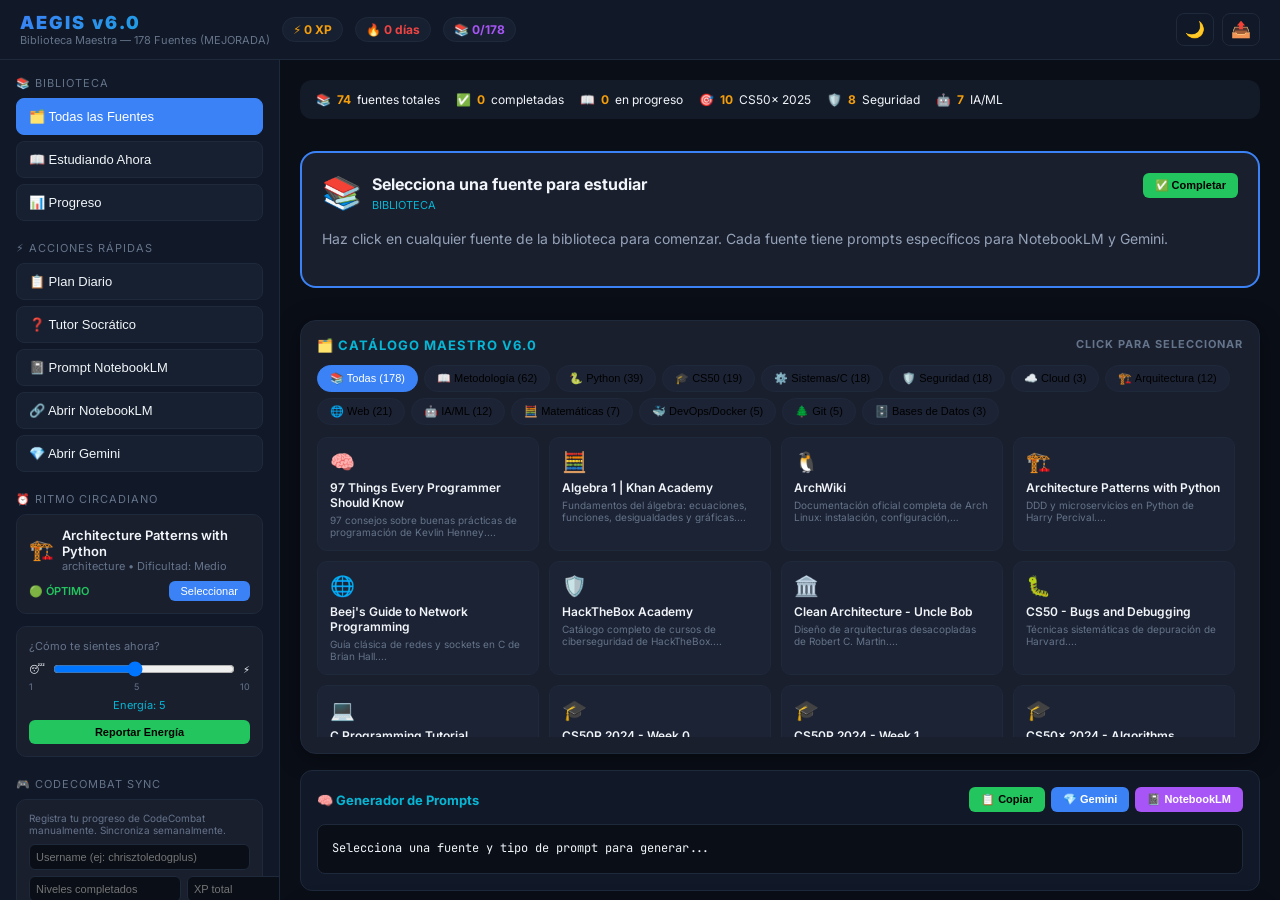
==== aegis/v6-BETTER/aegis-v6-BIBLIOTECA.html @ 2fe43d4c "AEGIS v6.0 completo - v6 modular + v6-BETTER + docs + 178 fuentes" ====
<!DOCTYPE html>
<html lang="es" data-theme="dark">
<head>
<meta charset="UTF-8">
<meta name="viewport" content="width=device-width,initial-scale=1.0">
<title>AEGIS v6.0 — Biblioteca de 178 Fuentes (MEJORADA)</title>
<link rel="preconnect" href="https://fonts.googleapis.com">
<link href="https://fonts.googleapis.com/css2?family=Inter:wght@400;500;600;700;800;900&family=JetBrains+Mono:wght@400;600&display=swap" rel="stylesheet">
<style>
*,*::before,*::after{box-sizing:border-box;margin:0;padding:0}
:root{--font-sans:'Inter',system-ui,-apple-system,sans-serif;--font-mono:'JetBrains Mono',monospace}
[data-theme="dark"]{--bg-primary:#0a0e17;--bg-secondary:#111827;--bg-card:#1a1f2e;--bg-card-hover:#252b3b;--text-primary:#f1f5f9;--text-secondary:#94a3b8;--text-muted:#64748b;--accent-blue:#3b82f6;--accent-green:#22c55e;--accent-gold:#f59e0b;--accent-red:#ef4444;--accent-purple:#a855f7;--accent-cyan:#06b6d4;--accent-pink:#ec4899;--border:#1e293b;--glass:rgba(30,41,59,0.5);--shadow:0 4px 24px rgba(0,0,0,0.4);}
html,body{height:100%;overflow:hidden}
body{font-family:var(--font-sans);background:var(--bg-primary);color:var(--text-primary);display:flex;flex-direction:column;}

/* HEADER */
.header{display:flex;align-items:center;justify-content:space-between;padding:12px 20px;background:var(--bg-secondary);border-bottom:1px solid var(--border);flex-shrink:0;}
.header-left{display:flex;align-items:center;gap:12px}
.logo{font-size:18px;font-weight:900;letter-spacing:2px;background:linear-gradient(135deg,var(--accent-blue),var(--accent-cyan));-webkit-background-clip:text;-webkit-text-fill-color:transparent;background-clip:text;}
.logo-sub{font-size:11px;color:var(--text-muted);}
.badge{display:inline-flex;align-items:center;gap:4px;padding:4px 10px;border-radius:20px;font-size:12px;font-weight:700;background:var(--glass);border:1px solid var(--border);}
.badge-xp{color:var(--accent-gold)}.badge-streak{color:var(--accent-red)}.badge-sources{color:var(--accent-purple);}
.icon-btn{background:none;border:1px solid var(--border);border-radius:8px;color:var(--text-secondary);cursor:pointer;padding:6px 8px;font-size:16px;}

/* LAYOUT */
.main-layout{display:flex;flex:1;overflow:hidden;}
.sidebar{width:280px;background:var(--bg-secondary);border-right:1px solid var(--border);padding:16px;overflow-y:auto;flex-shrink:0;}
.content-area{flex:1;padding:20px;overflow-y:auto;display:flex;flex-direction:column;gap:16px;}
.content-grid{display:grid;grid-template-columns:repeat(auto-fit,minmax(350px,1fr));gap:16px;}

/* NAV */
.nav-section{margin-bottom:20px;}
.nav-title{font-size:11px;color:var(--text-muted);text-transform:uppercase;letter-spacing:1px;margin-bottom:8px;}
.nav-btn{display:block;width:100%;text-align:left;padding:10px 12px;margin-bottom:6px;background:var(--glass);border:1px solid var(--border);border-radius:8px;color:var(--text-primary);font-size:13px;cursor:pointer;transition:all 0.2s;}
.nav-btn:hover{border-color:var(--accent-blue);}
.nav-btn.active{background:var(--accent-blue);border-color:var(--accent-blue);color:white;}

/* WIDGETS */
.widget{background:var(--bg-card);border:1px solid var(--border);border-radius:16px;padding:16px;box-shadow:var(--shadow);}
.widget-title{font-size:13px;font-weight:700;color:var(--accent-cyan);text-transform:uppercase;letter-spacing:1px;margin-bottom:12px;display:flex;justify-content:space-between;}

/* SOURCE GRID */
.source-grid{display:grid;grid-template-columns:repeat(auto-fill,minmax(200px,1fr));gap:10px;max-height:300px;overflow-y:auto;padding-right:8px;}
.source-card{background:var(--glass);border:1px solid var(--border);border-radius:10px;padding:12px;cursor:pointer;transition:all 0.2s;font-size:12px;}
.source-card:hover{border-color:var(--accent-blue);background:var(--bg-card-hover);}
.source-card.active{border-color:var(--accent-green);background:rgba(34,197,94,0.1);}
.source-card.completed{border-color:var(--accent-gold);opacity:0.7;}
.source-card .source-icon{font-size:20px;margin-bottom:6px;}
.source-card .source-name{font-weight:600;margin-bottom:4px;display:-webkit-box;-webkit-line-clamp:2;line-clamp:2;-webkit-box-orient:vertical;overflow:hidden;}
.source-card .source-desc{font-size:10px;color:var(--text-muted);display:-webkit-box;-webkit-line-clamp:2;line-clamp:2;-webkit-box-orient:vertical;overflow:hidden;}
.source-card .source-progress{height:3px;background:var(--border);border-radius:2px;margin-top:8px;overflow:hidden;}
.source-card .source-progress-fill{height:100%;background:var(--accent-green);width:0%;transition:width 0.3s;}

/* CATEGORY TABS */
.cat-tabs{display:flex;gap:6px;flex-wrap:wrap;margin-bottom:12px;}
.cat-tab{padding:6px 12px;border-radius:20px;border:1px solid var(--border);background:var(--glass);font-size:11px;cursor:pointer;transition:all 0.2s;}
.cat-tab:hover{border-color:var(--accent-blue);}
.cat-tab.active{background:var(--accent-blue);color:white;border-color:var(--accent-blue);}

/* CURRENT STUDY */
.study-card{background:linear-gradient(135deg,var(--bg-card),#1a1f2e);border:2px solid var(--accent-blue);border-radius:16px;padding:20px;margin-bottom:16px;}
.study-header{display:flex;justify-content:space-between;align-items:flex-start;margin-bottom:16px;}
.study-source{display:flex;align-items:center;gap:10px;}
.study-icon{font-size:32px;}
.study-meta{flex:1;}
.study-name{font-size:16px;font-weight:700;margin-bottom:4px;}
.study-category{font-size:11px;color:var(--accent-cyan);text-transform:uppercase;}
.study-actions{display:flex;gap:8px;}
.study-desc{color:var(--text-secondary);font-size:14px;line-height:1.6;margin-bottom:16px;}
.study-tactical{background:rgba(6,182,212,0.1);border-left:3px solid var(--accent-cyan);padding:12px;border-radius:0 8px 8px 0;margin-bottom:16px;}
.study-tactical-label{font-size:10px;color:var(--accent-cyan);text-transform:uppercase;letter-spacing:1px;margin-bottom:4px;}
.study-tactical-text{font-size:13px;color:var(--text-primary);}

/* ACTION BUTTONS */
.action-grid{display:grid;grid-template-columns:repeat(auto-fit,minmax(140px,1fr));gap:10px;}
.action-btn{display:flex;align-items:center;gap:8px;padding:12px;background:var(--glass);border:1px solid var(--border);border-radius:10px;color:var(--text-primary);font-size:12px;cursor:pointer;transition:all 0.2s;text-decoration:none;}
.action-btn:hover{border-color:var(--accent-blue);background:var(--bg-secondary);}
.action-btn.primary{background:var(--accent-blue);border-color:var(--accent-blue);color:white;}
.action-btn span{font-size:16px;}
.action-btn small{display:block;font-size:9px;opacity:0.8;}

/* PROMPT AREA */
.prompt-area{background:var(--bg-secondary);border:1px solid var(--border);border-radius:12px;padding:16px;}
.prompt-header{display:flex;justify-content:space-between;align-items:center;margin-bottom:12px;flex-wrap:wrap;gap:8px;}
.prompt-title{font-size:13px;font-weight:700;color:var(--accent-cyan);}
.prompt-controls{display:flex;gap:6px;flex-wrap:wrap;}
.btn-sm{padding:6px 12px;font-size:11px;border-radius:6px;border:none;cursor:pointer;font-weight:600;}
.btn-copy{background:var(--accent-green);color:#000;}
.btn-gemini{background:var(--accent-blue);color:white;}
.btn-nlm{background:var(--accent-purple);color:white;}
.prompt-text{background:var(--bg-primary);border:1px solid var(--border);border-radius:8px;padding:14px;font-family:var(--font-mono);font-size:12px;line-height:1.6;max-height:250px;overflow-y:auto;white-space:pre-wrap;}

/* STATS BAR */
.stats-bar{display:flex;gap:16px;padding:12px 16px;background:var(--glass);border-radius:12px;margin-bottom:16px;flex-wrap:wrap;}
.stat-item{display:flex;align-items:center;gap:6px;font-size:12px;}
.stat-value{font-weight:700;color:var(--accent-gold);}

/* SCROLLBAR */
::-webkit-scrollbar{width:6px;height:6px;}
::-webkit-scrollbar-track{background:var(--bg-secondary);}
::-webkit-scrollbar-thumb{background:var(--border);border-radius:3px;}
::-webkit-scrollbar-thumb:hover{background:var(--text-muted);}

/* MISSIONS */
.missions-grid{display:grid;grid-template-columns:1fr 1fr;gap:10px;}
.mission-card{background:var(--glass);border:2px solid var(--border);border-radius:12px;padding:14px;cursor:pointer;transition:all 0.3s;position:relative;}
.mission-card:hover{border-color:var(--accent-blue);}
.mission-card.active{border-color:var(--accent-green);animation:missionPulse 2s infinite;}
@keyframes missionPulse{0%,100%{box-shadow:0 0 0 0 rgba(34,197,94,0.4);}50%{box-shadow:0 0 20px 5px rgba(34,197,94,0.2);}}
.mission-icon{font-size:24px;margin-bottom:6px;}
.mission-title{font-size:12px;font-weight:600;}
.mission-time{font-size:10px;color:var(--text-muted);}
.mission-reward{position:absolute;top:8px;right:8px;font-size:10px;color:var(--accent-gold);font-weight:700;}
.progress-bar{position:absolute;bottom:0;left:0;right:0;height:3px;background:var(--border);}
.progress-fill{height:100%;width:0%;background:var(--accent-green);transition:width 0.5s linear;}

/* AUDIO */
.music-presets{display:grid;grid-template-columns:1fr 1fr;gap:8px;}
.preset-btn{background:var(--glass);border:1px solid var(--border);border-radius:10px;padding:10px;cursor:pointer;transition:all 0.2s;text-align:left;font-size:12px;}
.preset-btn:hover{border-color:var(--accent-blue);}
.preset-btn.active{background:var(--accent-blue);border-color:var(--accent-blue);color:white;}
.preset-btn small{display:block;font-size:9px;opacity:0.8;margin-top:3px;}

/* POPUP */
.dopamine-hit{position:fixed;top:50%;left:50%;transform:translate(-50%,-50%);font-size:48px;font-weight:700;color:var(--accent-gold);text-shadow:0 0 30px rgba(245,158,11,0.8);z-index:10000;animation:dopamineFloat 1.5s ease-out forwards;pointer-events:none;text-align:center;}
@keyframes dopamineFloat{0%{transform:translate(-50%,-50%) scale(0.5);opacity:0;}20%{transform:translate(-50%,-60%) scale(1.2);opacity:1;}100%{transform:translate(-50%,-100%) scale(1);opacity:0;}}

@media(max-width:1024px){.sidebar{width:240px;}.source-grid{grid-template-columns:repeat(auto-fill,minmax(160px,1fr));}}
@media(max-width:768px){.sidebar{display:none;}.content-grid{grid-template-columns:1fr;}}
</style>
</head>
<body>

<header class="header">
  <div class="header-left">
    <div>
      <div class="logo">AEGIS v6.0</div>
      <div class="logo-sub">Biblioteca Maestra — 178 Fuentes (MEJORADA)</div>
    </div>
    <span class="badge badge-xp" id="badge-xp">⚡ 0 XP</span>
    <span class="badge badge-streak" id="badge-streak">🔥 0 días</span>
    <span class="badge badge-sources" id="badge-sources">📚 0/178</span>
  </div>
  <div style="display:flex;gap:8px;">
    <button class="icon-btn" onclick="toggleTheme()">🌙</button>
    <button class="icon-btn" onclick="exportData()">📤</button>
  </div>
</header>

<div class="main-layout">
  <aside class="sidebar">
    <div class="nav-section">
      <div class="nav-title">📚 Biblioteca</div>
      <button class="nav-btn active" onclick="showView('library')">🗂️ Todas las Fuentes</button>
      <button class="nav-btn" onclick="showView('current')">📖 Estudiando Ahora</button>
      <button class="nav-btn" onclick="showView('progress')">📊 Progreso</button>
    </div>
    
    <div class="nav-section">
      <div class="nav-title">⚡ Acciones Rápidas</div>
      <button class="nav-btn" onclick="generatePrompt('plan')">📋 Plan Diario</button>
      <button class="nav-btn" onclick="generatePrompt('socratic')">❓ Tutor Socrático</button>
      <button class="nav-btn" onclick="generatePrompt('notebooklm')">📓 Prompt NotebookLM</button>
      <button class="nav-btn" onclick="openNotebookLMFromSidebar()">🔗 Abrir NotebookLM</button>
      <button class="nav-btn" onclick="openGeminiFromSidebar()">💎 Abrir Gemini</button>
    </div>
    
    <!-- FASE 1: Ritmo Circadiano Adaptativo -->
    <div class="nav-section">
      <div class="nav-title">⏰ Ritmo Circadiano</div>
      <div id="circadianWidget" style="background:var(--bg-card);border:1px solid var(--border);border-radius:10px;padding:12px;margin-bottom:12px;">
        <p style="color:var(--text-muted);font-size:12px;">Cargando sugerencia...</p>
      </div>
      <div style="background:var(--bg-card);border:1px solid var(--border);border-radius:10px;padding:12px;">
        <div style="font-size:11px;color:var(--text-muted);margin-bottom:8px;">¿Cómo te sientes ahora?</div>
        <div style="display:flex;align-items:center;gap:8px;">
          <span style="font-size:10px;">😴</span>
          <input type="range" id="energySlider" min="1" max="10" value="5" style="flex:1;" onchange="updateEnergyPreview(this.value)">
          <span style="font-size:10px;">⚡</span>
        </div>
        <div style="display:flex;justify-content:space-between;font-size:9px;color:var(--text-muted);margin-top:4px;">
          <span>1</span><span>5</span><span>10</span>
        </div>
        <div id="energyPreview" style="font-size:11px;color:var(--accent-cyan);margin-top:6px;text-align:center;">Energía: 5</div>
        <button onclick="submitEnergyReport()" style="width:100%;margin-top:8px;padding:6px 12px;font-size:11px;background:var(--accent-green);border:none;border-radius:6px;color:#000;cursor:pointer;font-weight:600;">Reportar Energía</button>
      </div>
    </div>
    
    <!-- FEATURE: CodeCombat Sync -->
    <div class="nav-section">
      <div class="nav-title">🎮 CodeCombat Sync</div>
      <div style="background:var(--bg-card);border:1px solid var(--border);border-radius:10px;padding:12px;">
        <div style="font-size:10px;color:var(--text-muted);margin-bottom:8px;">
          Registra tu progreso de CodeCombat manualmente. Sincroniza semanalmente.
        </div>
        
        <input type="text" id="ccUsername" placeholder="Username (ej: chrisztoledogplus)" style="width:100%;margin-bottom:6px;padding:6px;background:var(--bg-primary);border:1px solid var(--border);border-radius:6px;color:var(--text-primary);font-size:11px;">
        
        <div style="display:grid;grid-template-columns:1fr 1fr;gap:6px;margin-bottom:6px;">
          <input type="number" id="ccLevels" placeholder="Niveles completados" min="0" style="padding:6px;background:var(--bg-primary);border:1px solid var(--border);border-radius:6px;color:var(--text-primary);font-size:11px;">
          <input type="number" id="ccXP" placeholder="XP total" min="0" style="padding:6px;background:var(--bg-primary);border:1px solid var(--border);border-radius:6px;color:var(--text-primary);font-size:11px;">
        </div>
        
        <input type="text" id="ccConcepts" placeholder="Conceptos aprendidos (ej: variables, loops, functions)" style="width:100%;margin-bottom:8px;padding:6px;background:var(--bg-primary);border:1px solid var(--border);border-radius:6px;color:var(--text-primary);font-size:11px;">
        
        <button onclick="syncCodeCombatSimple()" style="width:100%;padding:8px;font-size:11px;background:var(--accent-green);border:none;border-radius:6px;color:#000;cursor:pointer;font-weight:600;">💾 Guardar Progreso</button>
        
        <div id="ccStats" style="margin-top:10px;">
          <div style="color:var(--text-muted);font-size:10px;text-align:center;">Ingresa tus datos para ver stats</div>
        </div>
        
        <div style="margin-top:8px;padding:8px;background:rgba(59,130,246,0.1);border-radius:6px;font-size:9px;color:var(--text-secondary);">
          💡 <strong>Tip:</strong> Abre tu <a href="https://codecombat.com/user/chrisztoledogplus" target="_blank" style="color:var(--accent-cyan);">perfil</a> y copia los números manualmente
        </div>
        
        <button onclick="openCodeEvaluator()" style="width:100%;margin-top:8px;padding:8px;font-size:11px;background:var(--accent-purple);border:none;border-radius:6px;color:white;cursor:pointer;font-weight:600;">🧠 Evaluar mi Código</button>
      </div>
    </div>
    
    <!-- FEATURE: Biohacking Lab -->
    <div class="nav-section">
      <div class="nav-title">🧬 Biohacking Lab</div>
      
      <!-- Cronotipo -->
      <div style="background:var(--bg-card);border:1px solid var(--border);border-radius:10px;padding:12px;margin-bottom:10px;">
        <div style="font-size:12px;font-weight:600;color:var(--accent-cyan);margin-bottom:6px;">🧭 Tu Cronotipo</div>
        <div id="chronotypeResult" style="font-size:10px;color:var(--text-secondary);margin-bottom:6px;">
          No determinado. Haz el assessment para optimizar tu ritmo.
        </div>
        <button onclick="openChronotypeModal()" style="width:100%;padding:6px;font-size:11px;background:var(--accent-blue);border:none;border-radius:6px;color:white;cursor:pointer;">📝 Assessment (3 min)</button>
      </div>
      
      <!-- Timer Ultradiano -->
      <div style="background:var(--bg-card);border:1px solid var(--border);border-radius:10px;padding:12px;margin-bottom:10px;">
        <div style="font-size:12px;font-weight:600;color:var(--accent-cyan);margin-bottom:6px;">⏱️ Ciclo Ultradiano</div>
        <div style="font-size:9px;color:var(--text-muted);margin-bottom:6px;">Kleitman BRAC: 90 min foco / 20 min break</div>
        <div id="ultradianTimer" style="font-size:28px;font-weight:700;color:var(--accent-gold);text-align:center;font-family:var(--font-mono);margin:8px 0;">90:00</div>
        <div id="ultradianStatus" style="font-size:10px;color:var(--text-muted);text-align:center;margin-bottom:8px;">Listo para sesión de 90 min</div>
        <div style="display:flex;gap:6px;">
          <button onclick="startUltradianCycle()" style="flex:1;padding:6px;font-size:11px;background:var(--accent-green);border:none;border-radius:6px;color:#000;cursor:pointer;font-weight:600;">▶️ Iniciar</button>
          <button onclick="pauseUltradianCycle()" style="flex:1;padding:6px;font-size:11px;background:var(--accent-gold);border:none;border-radius:6px;color:#000;cursor:pointer;">⏸️ Pausa</button>
        </div>
      </div>
      
      <!-- Suplementos -->
      <div style="background:var(--bg-card);border:1px solid var(--border);border-radius:10px;padding:12px;">
        <div style="font-size:12px;font-weight:600;color:var(--accent-cyan);margin-bottom:6px;">💊 Stack de Hoy</div>
        <div style="font-size:10px;color:var(--text-secondary);margin-bottom:6px;">
          <label style="display:flex;align-items:center;gap:4px;margin-bottom:3px;"><input type="checkbox" onchange="logSupplement('caffeine', this.checked)"> ☕ Cafeína 100mg</label>
          <label style="display:flex;align-items:center;gap:4px;margin-bottom:3px;"><input type="checkbox" onchange="logSupplement('lTheanine', this.checked)"> 🍵 L-Teanina 200mg</label>
          <label style="display:flex;align-items:center;gap:4px;margin-bottom:3px;"><input type="checkbox" onchange="logSupplement('creatine', this.checked)"> ⚡ Creatina 5g</label>
          <label style="display:flex;align-items:center;gap:4px;"><input type="checkbox" onchange="logSupplement('magnesium', this.checked)"> 🧪 Magnesio 2g</label>
        </div>
        <div id="caffeineWarning" style="display:none;font-size:9px;color:var(--accent-red);background:rgba(239,68,68,0.1);padding:6px;border-radius:6px;margin-top:6px;">
          ⚠️ Pasadas las 2:00 PM. Cafeína afectará sueño.
        </div>
      </div>
    </div>
    
    <!-- FEATURE: Música para Flujo -->
    <div class="nav-section">
      <div class="nav-title">🎵 Música para Flujo</div>
      
      <div style="background:var(--bg-card);border:1px solid var(--border);border-radius:10px;padding:12px;">
        <div style="font-size:10px;color:var(--text-muted);margin-bottom:10px;text-align:center;">
          🍎 Apple Music para audio · 📺 YouTube para video
        </div>
        
        <!-- Protocolos Apple Music -->
        <button onclick="startMusicProtocol('deepFocus')" style="width:100%;margin-bottom:6px;padding:8px;font-size:11px;background:linear-gradient(135deg,var(--accent-blue),var(--accent-purple));border:none;border-radius:6px;color:white;cursor:pointer;text-align:left;display:flex;align-items:center;gap:6px;">
          <span>🎯</span><div style="flex:1;"><div style="font-weight:600;">Deep Focus <span style="font-size:9px;opacity:0.8;">🍎</span></div><div style="font-size:8px;opacity:0.9;">40Hz Gamma · Memoria de trabajo</div></div>
        </button>
        
        <button onclick="startMusicProtocol('creativeFlow')" style="width:100%;margin-bottom:6px;padding:8px;font-size:11px;background:var(--bg-secondary);border:1px solid var(--border);border-radius:6px;color:var(--text-primary);cursor:pointer;text-align:left;display:flex;align-items:center;gap:6px;">
          <span>🌊</span><div style="flex:1;"><div style="font-weight:600;">Creative Flow <span style="font-size:9px;color:var(--text-muted);">🍎</span></div><div style="font-size:8px;color:var(--text-muted);">10Hz Alpha · Creatividad</div></div>
        </button>
        
        <button onclick="startMusicProtocol('learningMode')" style="width:100%;margin-bottom:6px;padding:8px;font-size:11px;background:var(--bg-secondary);border:1px solid var(--border);border-radius:6px;color:var(--text-primary);cursor:pointer;text-align:left;display:flex;align-items:center;gap:6px;">
          <span>📚</span><div style="flex:1;"><div style="font-weight:600;">Learning Mode <span style="font-size:9px;color:var(--text-muted);">🍎</span></div><div style="font-size:8px;color:var(--text-muted);">12-15Hz SMR · Retención</div></div>
        </button>
        
        <button onclick="startMusicProtocol('relaxationBreak')" style="width:100%;margin-bottom:6px;padding:8px;font-size:11px;background:var(--bg-secondary);border:1px solid var(--border);border-radius:6px;color:var(--text-primary);cursor:pointer;text-align:left;display:flex;align-items:center;gap:6px;">
          <span>☕</span><div style="flex:1;"><div style="font-weight:600;">Break & Recharge <span style="font-size:9px;color:var(--text-muted);">🍎</span></div><div style="font-size:8px;color:var(--text-muted);">6Hz Theta · Recuperación</div></div>
        </button>
        
        <!-- Film Scores - YouTube Video -->
        <button onclick="startMusicProtocol('filmScores')" style="width:100%;margin-bottom:6px;padding:8px;font-size:11px;background:var(--bg-secondary);border:1px solid var(--border);border-radius:6px;color:var(--text-primary);cursor:pointer;text-align:left;display:flex;align-items:center;gap:6px;">
          <span>🎬</span><div style="flex:1;"><div style="font-weight:600;">Epic Coding <span style="font-size:9px;color:var(--accent-red);">📺</span></div><div style="font-size:8px;color:var(--text-muted);">Film Scores Playlist · Video</div></div>
        </button>
        
        <div style="margin-top:10px;padding:8px;background:rgba(59,130,246,0.1);border-radius:6px;">
          <label style="display:flex;align-items:center;gap:6px;font-size:10px;color:var(--text-secondary);">
            <input type="checkbox" id="musicAutosync" onchange="toggleMusicAutosync(this.checked)" checked>
            🧠 Auto-sync con ciclos de estudio
          </label>
        </div>
      </div>
    </div>
  </aside>

  <main class="content-area">
    <!-- STATS BAR -->
    <div class="stats-bar">
      <div class="stat-item">📚 <span class="stat-value" id="stat-total">74</span> fuentes totales</div>
      <div class="stat-item">✅ <span class="stat-value" id="stat-completed">0</span> completadas</div>
      <div class="stat-item">📖 <span class="stat-value" id="stat-active">0</span> en progreso</div>
      <div class="stat-item">🎯 <span class="stat-value" id="stat-cs50">10</span> CS50x 2025</div>
      <div class="stat-item">🛡️ <span class="stat-value" id="stat-security">8</span> Seguridad</div>
      <div class="stat-item">🤖 <span class="stat-value" id="stat-ai">7</span> IA/ML</div>
    </div>

    <!-- CURRENT SOURCE STUDY -->
    <div class="study-card" id="currentStudy">
      <div class="study-header">
        <div class="study-source">
          <div class="study-icon" id="studyIcon">📚</div>
          <div class="study-meta">
            <div class="study-name" id="studyName">Selecciona una fuente para estudiar</div>
            <div class="study-category" id="studyCategory">BIBLIOTECA</div>
          </div>
        </div>
        <div class="study-actions">
          <button class="btn-sm btn-copy" onclick="markCompleted()">✅ Completar</button>
        </div>
      </div>
      <div class="study-desc" id="studyDesc">
        Haz click en cualquier fuente de la biblioteca para comenzar. Cada fuente tiene prompts específicos para NotebookLM y Gemini.
      </div>
      <div class="study-tactical" id="studyTactical" style="display:none;">
        <div class="study-tactical-label">🎯 Utilidad Táctica</div>
        <div class="study-tactical-text" id="studyTacticalText"></div>
      </div>
      <div class="action-grid" id="studyActions" style="display:none;">
        <button class="action-btn primary" onclick="openSource()">
          <span>🌐</span><div><strong>Abrir Fuente</strong><small>URL original</small></div>
        </button>
        <button class="action-btn" onclick="generatePrompt('audioclase')">
          <span>🎧</span><div><strong>Clase Audio</strong><small>Del día, con analogías</small></div>
        </button>
        <button class="action-btn" onclick="generatePrompt('notebooklm')">
          <span>📓</span><div><strong>Prompt NotebookLM</strong><small>Podcast/quiz</small></div>
        </button>
        <button class="action-btn" onclick="generatePrompt('socratic')">
          <span>❓</span><div><strong>Tutor Socrático</strong><small>Preguntas guía</small></div>
        </button>
        <button class="action-btn" onclick="generatePrompt('summary')">
          <span>📝</span><div><strong>Resumen Ejecutivo</strong><small>Puntos clave</small></div>
        </button>
        <button class="action-btn" onclick="generatePrompt('master_nlm')" style="background:linear-gradient(135deg,var(--accent-purple),var(--accent-pink));border-color:var(--accent-purple);">
          <span>🎙️</span><div><strong>MASTER AudioClase</strong><small>Usando las 74 fuentes</small></div>
        </button>
      </div>
    </div>

    <!-- SOURCE LIBRARY -->
    <div class="widget" id="libraryWidget">
      <div class="widget-title">
        🗂️ Catálogo Maestro V6.0
        <span style="font-size:11px;color:var(--text-muted);">Click para seleccionar</span>
      </div>
      <div class="cat-tabs" id="categoryTabs">
        <button class="cat-tab active" data-category="all" onclick="filterCategory('all')">📚 Todas (178)</button>
        <button class="cat-tab" data-category="methodology" onclick="filterCategory('methodology')">📖 Metodología (62)</button>
        <button class="cat-tab" data-category="python" onclick="filterCategory('python')">🐍 Python (39)</button>
        <button class="cat-tab" data-category="cs50" onclick="filterCategory('cs50')">🎓 CS50 (19)</button>
        <button class="cat-tab" data-category="systems" onclick="filterCategory('systems')">⚙️ Sistemas/C (18)</button>
        <button class="cat-tab" data-category="security" onclick="filterCategory('security')">🛡️ Seguridad (18)</button>
        <button class="cat-tab" data-category="cloud" onclick="filterCategory('cloud')">☁️ Cloud (3)</button>
        <button class="cat-tab" data-category="architecture" onclick="filterCategory('architecture')">🏗️ Arquitectura (12)</button>
        <button class="cat-tab" data-category="web" onclick="filterCategory('web')">🌐 Web (21)</button>
        <button class="cat-tab" data-category="ai" onclick="filterCategory('ai')">🤖 IA/ML (12)</button>
        <button class="cat-tab" data-category="math" onclick="filterCategory('math')">🧮 Matemáticas (7)</button>
        <button class="cat-tab" data-category="devops" onclick="filterCategory('devops')">🐳 DevOps/Docker (5)</button>
        <button class="cat-tab" data-category="git" onclick="filterCategory('git')">🌲 Git (5)</button>
        <button class="cat-tab" data-category="database" onclick="filterCategory('database')">🗄️ Bases de Datos (3)</button>
      </div>
      <div class="source-grid" id="sourceGrid"></div>
    </div>

    <!-- VIEW: ESTUDIANDO AHORA -->
    <div id="currentView" style="display:none;background:var(--bg-card);border:1px solid var(--border);border-radius:16px;padding:20px;margin-bottom:20px;">
      <div style="font-size:18px;font-weight:700;color:var(--accent-cyan);margin-bottom:16px;">📖 Estudiando Ahora</div>
      <div id="currentContent">
        <div style="text-align:center;padding:40px;color:var(--text-muted);">
          <div style="font-size:48px;margin-bottom:16px;">📚</div>
          <div style="font-size:16px;margin-bottom:8px;">No hay fuente activa</div>
          <div style="font-size:12px;">Selecciona una fuente de la biblioteca para comenzar a estudiar</div>
        </div>
      </div>
    </div>

    <!-- VIEW: PROGRESO -->
    <div id="progressView" style="display:none;background:var(--bg-card);border:1px solid var(--border);border-radius:16px;padding:20px;margin-bottom:20px;">
      <div style="font-size:18px;font-weight:700;color:var(--accent-cyan);margin-bottom:16px;">📊 Progreso del Plan de Estudios</div>
      
      <!-- Stats Cards -->
      <div style="display:grid;grid-template-columns:repeat(auto-fit,minmax(150px,1fr));gap:12px;margin-bottom:20px;">
        <div style="background:var(--bg-primary);border-radius:12px;padding:16px;text-align:center;">
          <div style="font-size:32px;font-weight:700;color:var(--accent-gold);" id="progressTotal">74</div>
          <div style="font-size:11px;color:var(--text-muted);text-transform:uppercase;">Fuentes Totales</div>
        </div>
        <div style="background:var(--bg-primary);border-radius:12px;padding:16px;text-align:center;">
          <div style="font-size:32px;font-weight:700;color:var(--accent-green);" id="progressCompleted">0</div>
          <div style="font-size:11px;color:var(--text-muted);text-transform:uppercase;">Completadas</div>
        </div>
        <div style="background:var(--bg-primary);border-radius:12px;padding:16px;text-align:center;">
          <div style="font-size:32px;font-weight:700;color:var(--accent-blue);" id="progressPercentage">0%</div>
          <div style="font-size:11px;color:var(--text-muted);text-transform:uppercase;">Progreso</div>
        </div>
        <div style="background:var(--bg-primary);border-radius:12px;padding:16px;text-align:center;">
          <div style="font-size:32px;font-weight:700;color:var(--accent-purple);" id="progressXP">0</div>
          <div style="font-size:11px;color:var(--text-muted);text-transform:uppercase;">XP Total</div>
        </div>
      </div>

      <!-- Progress Bar -->
      <div style="background:var(--bg-primary);border-radius:12px;padding:16px;margin-bottom:20px;">
        <div style="display:flex;justify-content:space-between;align-items:center;margin-bottom:12px;">
          <span style="font-size:14px;font-weight:600;">Progreso General</span>
          <span style="font-size:14px;color:var(--accent-cyan);" id="progressText">0/74 fuentes</span>
        </div>
        <div style="height:24px;background:var(--border);border-radius:12px;overflow:hidden;">
          <div id="progressBarFill" style="height:100%;width:0%;background:linear-gradient(90deg,var(--accent-green),var(--accent-cyan));border-radius:12px;transition:width 0.5s ease;"></div>
        </div>
      </div>

      <!-- Category Breakdown -->
      <div style="font-size:14px;font-weight:600;margin-bottom:12px;">Progreso por Categoría</div>
      <div id="categoryProgressGrid" style="display:grid;grid-template-columns:repeat(auto-fit,minmax(200px,1fr));gap:12px;">
        <!-- Se llena dinámicamente -->
      </div>

      <!-- Recent Completed -->
      <div style="margin-top:20px;">
        <div style="font-size:14px;font-weight:600;margin-bottom:12px;">Últimas Fuentes Completadas</div>
        <div id="recentCompletedList" style="display:flex;flex-direction:column;gap:8px;">
          <!-- Se llena dinámicamente -->
        </div>
      </div>
    </div>

    <!-- PROMPT GENERATOR -->
    <div class="prompt-area">
      <div class="prompt-header">
        <span class="prompt-title" id="promptTitle">🧠 Generador de Prompts</span>
        <div class="prompt-controls">
          <button class="btn-sm btn-copy" onclick="copyPrompt()">📋 Copiar</button>
          <button class="btn-sm btn-gemini" onclick="openGemini()">💎 Gemini</button>
          <button class="btn-sm btn-nlm" onclick="openNotebookLM()">📓 NotebookLM</button>
        </div>
      </div>
      <div class="prompt-text" id="promptOutput">Selecciona una fuente y tipo de prompt para generar...</div>
    </div>

    <!-- MICRO-MISSIONS -->
    <div class="widget">
      <div class="widget-title">⚡ Micro-Misiones — Modo ADHD</div>
      <div class="missions-grid">
        <div class="mission-card" id="mission1" onclick="startMission(1)">
          <div class="mission-icon">📖</div>
          <div class="mission-title">Lectura/Video</div>
          <div class="mission-time">25 min</div>
          <div class="mission-reward">+50 XP</div>
          <div class="progress-bar"><div class="progress-fill" id="progress1"></div></div>
        </div>
        <div class="mission-card" id="mission2" onclick="startMission(2)">
          <div class="mission-icon">💻</div>
          <div class="mission-title">Práctica/Código</div>
          <div class="mission-time">30 min</div>
          <div class="mission-reward">+75 XP</div>
          <div class="progress-bar"><div class="progress-fill" id="progress2"></div></div>
        </div>
        <div class="mission-card" id="mission3" onclick="startMission(3)">
          <div class="mission-icon">🎯</div>
          <div class="mission-title">Ejercicios/Quiz</div>
          <div class="mission-time">20 min</div>
          <div class="mission-reward">+40 XP</div>
          <div class="progress-bar"><div class="progress-fill" id="progress3"></div></div>
        </div>
        <div class="mission-card" id="mission4" onclick="startMission(4)" style="background:rgba(245,158,11,0.1);border-color:var(--accent-gold);">
          <div class="mission-icon">☕</div>
          <div class="mission-title">DESCANSO</div>
          <div class="mission-time">5 min obligatorio</div>
          <div class="mission-reward">+20 XP</div>
          <div class="progress-bar"><div class="progress-fill" id="progress4"></div></div>
        </div>
      </div>
    </div>

  </main>
</div>

<script>
// ═══════════════════════════════════════════════════════════
// BIBLIOTECA MAESTRA — 178 FUENTES DOCUMENTALES
// AEGIS v6.0 MEJORADA - Basada en v5 con correcciones de seguridad
// Actualizado: 2026-05-16
// Cambios v6: Anti-XSS hardening, IndexedDB backup, mejor manejo de errores
// ═══════════════════════════════════════════════════════════
const BIBLIOTECA = [
  { id: 1, name: "97 Things Every Programmer Should Know", category: "methodology", icon: "🧠", url: "#", desc: "97 consejos sobre buenas prácticas de programación de Kevlin Henney.", tactical: "Fomenta código limpio, refactorización y madurez profesional." },
  { id: 2, name: "Algebra 1 | Khan Academy", category: "methodology", icon: "🧮", url: "#", desc: "Fundamentos del álgebra: ecuaciones, funciones, desigualdades y gráficas.", tactical: "Base matemática esencial para algoritmos y análisis Big O." },
  { id: 3, name: "ArchWiki", category: "systems", icon: "🐧", url: "#", desc: "Documentación oficial completa de Arch Linux: instalación, configuración, mantenimiento.", tactical: "Supervivencia en terminal y administración pura de sistemas Linux." },
  { id: 4, name: "Architecture Patterns with Python", category: "architecture", icon: "🏗️", url: "#", desc: "DDD y microservicios en Python de Harry Percival.", tactical: "Base indispensable para crear APIs escalables con FastAPI en producción." },
  { id: 5, name: "Beej's Guide to Network Programming", category: "systems", icon: "🌐", url: "#", desc: "Guía clásica de redes y sockets en C de Brian Hall.", tactical: "Entender telecomunicaciones a nivel hardware y desarrollar herramientas ofensivas." },
  { id: 6, name: "HackTheBox Academy", category: "security", icon: "🛡️", url: "#", desc: "Catálogo completo de cursos de ciberseguridad de HackTheBox.", tactical: "Manual definitivo para entrenar tácticas de Hacking Ético." },
  { id: 7, name: "Clean Architecture - Uncle Bob", category: "architecture", icon: "🏛️", url: "#", desc: "Diseño de arquitecturas desacopladas de Robert C. Martin.", tactical: "Reglas para pasar de escribir código simple a ser Arquitecto de Software." },
  { id: 8, name: "CS50 - Bugs and Debugging", category: "cs50", icon: "🐛", url: "#", desc: "Técnicas sistemáticas de depuración de Harvard.", tactical: "Resolución analítica de fallos lógicos y de memoria." },
  { id: 9, name: "C Programming Tutorial", category: "systems", icon: "💻", url: "#", desc: "Introducción a C y gestión de memoria.", tactical: "Interacción directa con hardware y comprensión de vulnerabilidades." },
  { id: 10, name: "CS50P 2024 - Week 0", category: "cs50", icon: "🎓", url: "#", desc: "Fundamentos de Python: variables, funciones, sintaxis.", tactical: "Primeros pasos en sintaxis para dominar Python." },
  { id: 11, name: "CS50P 2024 - Week 1", category: "cs50", icon: "🎓", url: "#", desc: "Condicionales en Python: if, elif, else, operadores lógicos.", tactical: "Toma de decisiones lógicas en programación." },
  { id: 12, name: "CS50x 2024 - Algorithms", category: "cs50", icon: "🎓", url: "#", desc: "Algoritmos de búsqueda, ordenamiento y Big O.", tactical: "Optimización crítica de rendimiento de programas." },
  { id: 13, name: "CS50x 2024 - Week 0", category: "cs50", icon: "🎓", url: "#", desc: "Pensamiento computacional con Scratch.", tactical: "Arquitectura mental y lógica secuencial." },
  { id: 14, name: "CS50x 2024 - Week 1", category: "cs50", icon: "🎓", url: "#", desc: "Transición a C: compiladores, memoria, sintaxis.", tactical: "Entender metal en Linux y bajo nivel." },
  { id: 15, name: "CS50x 2024 - Week 2", category: "cs50", icon: "🎓", url: "#", desc: "Arrays en C y fundamentos de criptografía.", tactical: "Base crítica para ciberseguridad y manejo de bytes." },
  { id: 16, name: "CS50x 2024 - Week 3", category: "cs50", icon: "🎓", url: "#", desc: "Eficiencia algorítmica y estructuras de datos.", tactical: "Optimización de datos y rendimiento." },
  { id: 17, name: "CS50x 2024 - Week 6", category: "cs50", icon: "🎓", url: "#", desc: "Conceptos de C reimplementados en Python.", tactical: "Hardware vs alto nivel, abstracción." },
  { id: 18, name: "CS50x 2025 Syllabus", category: "cs50", icon: "🎓", url: "#", desc: "Syllabus actualizado de CS50x 2025.", tactical: "Referencia de estándares modernos." },
  { id: 19, name: "CS50x 2025 - Lecture 0", category: "cs50", icon: "🎓", url: "#", desc: "Bases de IA y Scratch con CS50 Duck.", tactical: "Lógica visual y comprensión de LLMs." },
  { id: 20, name: "CS50x 2026", category: "cs50", icon: "🎓", url: "#", desc: "Proyección temario 2026.", tactical: "Roadmap competitivo y tendencias." },
  { id: 21, name: "Clean Code", category: "methodology", icon: "🧹", url: "#", desc: "Artesanía de software: naming, SRP, refactorización.", tactical: "Código profesional limpio y mantenible." },
  { id: 22, name: "Command Line Arguments in C", category: "systems", icon: "⌨️", url: "#", desc: "Entradas de terminal en C: argc, argv, CLI.", tactical: "Conexión entre scripts bash y binarios de bajo nivel." },
  { id: 23, name: "DeepSeek - From Novice to Expert", category: "ai", icon: "🧠", url: "#", desc: "Manual de LLMs de Tsinghua: prompting estructurado, RAG.", tactical: "Orquestación avanzada de IA y Vibe Coding." },
  { id: 24, name: "IIT Kharagpur - Recursion Practice", category: "methodology", icon: "🔄", url: "#", desc: "Ejercicios recursivos universitarios complejos.", tactical: "Pensamiento lateral y dominio de estructuras anidadas." },
  { id: 25, name: "Developer Roadmaps", category: "methodology", icon: "🗺️", url: "#", desc: "Rutas visuales de tecnologías estándar en desarrollo.", tactical: "Auditar habilidades contra demandas del mercado laboral." },
  { id: 26, name: "Docker Docs", category: "devops", icon: "🐳", url: "#", desc: "Documentación exhaustiva del ecosistema Docker.", tactical: "Consulta técnica para despliegues en contenedores." },
  { id: 27, name: "The Pragmatic Programmer", category: "methodology", icon: "📖", url: "#", desc: "Heurísticas de software y gestión de deuda técnica.", tactical: "Mentalidad de 'artesano del código' profesional." },
  { id: 28, name: "FastAPI Tutorial Oficial", category: "python", icon: "⚡", url: "#", desc: "APIs asíncronas con FastAPI y Pydantic.", tactical: "Framework backend para microservicios." },
  { id: 29, name: "Docker Get Started", category: "devops", icon: "🐳", url: "#", desc: "Introducción práctica a contenedores Docker.", tactical: "Inicio en DevSecOps y empaquetado." },
  { id: 30, name: "Prompt Engineering Guide", category: "ai", icon: "🗣️", url: "#", desc: "RAG, Agentes y técnicas avanzadas de prompting.", tactical: "Maximizar desempeño de asistentes de IA." },
  { id: 31, name: "System Design Primer", category: "architecture", icon: "📐", url: "#", desc: "Diseño de sistemas a gran escala de Donne Martin.", tactical: "Transición de programador a Arquitecto de Software." },
  { id: 32, name: "Neural Networks: Zero to Hero", category: "ai", icon: "🤖", url: "#", desc: "Redes neuronales desde cero de Andrej Karpathy.", tactical: "Desmitificar IA y entender transformers." },
  { id: 33, name: "Hacker's Guide to Neural Networks", category: "ai", icon: "🧠", url: "#", desc: "Conceptos de NN enfocados a programadores.", tactical: "Entender la magia matemática detrás de modelos." },
  { id: 34, name: "Hacking: The Art of Exploitation", category: "security", icon: "☠️", url: "#", desc: "Memoria, ensamblador y buffer overflows de Jon Erickson.", tactical: "Ingeniería inversa y mente de atacante a nivel CPU." },
  { id: 35, name: "Nand2Tetris", category: "systems", icon: "🖥️", url: "#", desc: "PC desde compuertas lógicas NAND hasta software.", tactical: "Ejecución hardware y desmitificación de computadoras." },
  { id: 36, name: "Hugging Face Introduction", category: "ai", icon: "🤗", url: "#", desc: "NLP, Transformers y tokenización.", tactical: "Manipular LLMs a nivel de código." },
  { id: 37, name: "Linux Command Line", category: "bash", icon: "🐧", url: "#", desc: "Administración Unix y bash scripting.", tactical: "Supervivencia en Arch Linux y terminal." },
  { id: 38, name: "Learning Arrays in C", category: "cs50", icon: "📦", url: "#", desc: "Gestión de matrices y memoria en C.", tactical: "Prevenir buffer overflows y vulnerabilidades." },
  { id: 39, name: "Thinking in Systems", category: "methodology", icon: "🔄", url: "#", desc: "Retroalimentación, flujos y sistemas complejos de Meadows.", tactical: "Visión sistémica de software y redes." },
  { id: 40, name: "OWASP Top 10", category: "security", icon: "🔒", url: "#", desc: "10 riesgos críticos de seguridad en aplicaciones web.", tactical: "Escudo defensivo obligatorio para APIs." },
  { id: 41, name: "Operating Systems (OSTEP)", category: "systems", icon: "⚙️", url: "#", desc: "Virtualización, hilos y persistencia de Remzi Arpaci.", tactical: "Comprensión profunda del Kernel." },
  { id: 42, name: "Practical Deep Learning", category: "ai", icon: "🎓", url: "#", desc: "Deep Learning pragmático de fast.ai.", tactical: "IA aplicada y modelos en producción." },
  { id: 43, name: "Prompt Engineering Overview", category: "ai", icon: "💬", url: "#", desc: "Técnicas de prompting para Claude de Anthropic.", tactical: "Precisión en IA y reducción de alucinaciones." },
  { id: 44, name: "Proyecto Asalto Técnico", category: "methodology", icon: "📜", url: "#", desc: "Auditoría y plan de estudios autodidacta.", tactical: "Evitar burnout y estructurar aprendizaje." },
  { id: 45, name: "Python 3 Tutorial", category: "python", icon: "🐍", url: "#", desc: "Documentación oficial de Python 3.", tactical: "Consulta definitiva de sintaxis." },
  { id: 46, name: "Python Crash Course", category: "python", icon: "🐍", url: "#", desc: "Guía práctica con proyectos Django de Eric Matthes.", tactical: "Tracción rápida en desarrollo Python." },
  { id: 47, name: "ROADMAP_CURSO_AUTODIDACTA", category: "methodology", icon: "🗺️", url: "#", desc: "Plan maestro estructurado a 12 meses.", tactical: "Brújula cronológica general del aprendizaje." },
  { id: 48, name: "ROLES_PEDAGOGIA_IA", category: "ai", icon: "🎭", url: "#", desc: "System prompts para pedagogía con IA.", tactical: "Generar fricción constructiva en el aprendizaje." },
  { id: 49, name: "SQL Antipatterns", category: "databases", icon: "🗄️", url: "#", desc: "Corrección de diseño en BD relacionales de Bill Karwin.", tactical: "Esquemas robustos e inviolables." },
  { id: 50, name: "The C Cheat Sheet", category: "systems", icon: "📄", url: "#", desc: "Referencia rápida de sintaxis C de U. Alberta.", tactical: "Consulta bajo nivel sin perder fluidez." },
  { id: 51, name: "The Full Stack", category: "web", icon: "📚", url: "#", desc: "Integración de LLMs en aplicaciones web.", tactical: "Modelos avanzados en producción real." },
  { id: 52, name: "The Twelve-Factor App", category: "architecture", icon: "🏗️", url: "#", desc: "12 principios para aplicaciones SaaS de Adam Wiggins.", tactical: "Contenerización y despliegue moderno." },
  { id: 53, name: "MCP Claude Guide", category: "ai", icon: "🛠️", url: "#", desc: "Model Context Protocol de Anthropic.", tactical: "Automatizar asistentes con skills estructuradas." },
  { id: 54, name: "Web Security Academy", category: "security", icon: "🕸️", url: "#", desc: "Laboratorios web de PortSwigger.", tactical: "Memoria muscular en Hacking Ético." },
  { id: 55, name: "CS50x Week 0 Scratch", category: "cs50", icon: "🎓", url: "#", desc: "Lógica con Scratch 2025.", tactical: "Soporte multimedia y algoritmos visuales." },
  { id: 56, name: "CS50x Week 2 Arrays", category: "cs50", icon: "🎓", url: "#", desc: "Arrays en C 2025.", tactical: "Refuerzo de manejo de memoria." },
  { id: 57, name: "CS50x Week 3 Algorithms", category: "cs50", icon: "🎓", url: "#", desc: "Complejidad algorítmica 2025.", tactical: "Entender Big O y optimización." },
  { id: 58, name: "CS50x Index", category: "cs50", icon: "🎓", url: "#", desc: "Índice navegación CS50 2025.", tactical: "Mapa completo del curso." },
  { id: 59, name: "Search vs Linear Search", category: "methodology", icon: "🔍", url: "#", desc: "Eficiencia algorítmica comparada.", tactical: "Visualizar rendimiento y Big O." },
  { id: 60, name: "Algoritmos - Pseudocódigo", category: "methodology", icon: "📝", url: "#", desc: "Introducción a diagramas y pseudocódigo.", tactical: "Bases de programación estructurada." },
  { id: 61, name: "Apuntes Estructuras de Datos", category: "methodology", icon: "📚", url: "#", desc: "Teoría algorítmica completa.", tactical: "Complejidad en estructuras de datos." },
  { id: 62, name: "Guía Fundamentos Python", category: "python", icon: "📝", url: "#", desc: "Cheat-sheet de MoureDev.", tactical: "Evitar pérdida de estado de fluidez." },
  { id: 63, name: "C Introducción", category: "systems", icon: "💻", url: "#", desc: "Guía completa de lenguaje C.", tactical: "Cimientos de programación de sistemas." },
  { id: 64, name: "CodeCombat Curriculum", category: "methodology", icon: "🎮", url: "#", desc: "Auditoría RPG de progreso gamificado.", tactical: "Evitar falso positivo de competencia." },
  { id: 65, name: "CSS3 + JavaScript", category: "web", icon: "🌐", url: "#", desc: "Manual front-end UOC completo.", tactical: "Manipular DOM y crear interfaces." },
  { id: 66, name: "Docker Deep Dive 2025", category: "devops", icon: "🐳", url: "#", desc: "Manual completo de Nigel Poulton.", tactical: "Empaquetado seguro y Swarm." },
  { id: 67, name: "Docker Intro", category: "devops", icon: "🐳", url: "#", desc: "Introducción práctica a Docker.", tactical: "Bases de contenerización." },
  { id: 68, name: "Estructuras de Datos", category: "methodology", icon: "🧱", url: "#", desc: "Conceptos teóricos de organización de datos.", tactical: "Organización eficiente de memoria." },
  { id: 69, name: "Fundamentos Programación", category: "methodology", icon: "🧱", url: "#", desc: "Bases en C++ de Luis Hernández.", tactical: "Lógica purista y estructurada." },
  { id: 70, name: "Pro Git", category: "git", icon: "🐙", url: "#", desc: "Manual avanzado de Scott Chacon.", tactical: "Dominio de CI/CD y control de versiones." },
  { id: 71, name: "Go - El Pequeño Libro", category: "systems", icon: "🐹", url: "#", desc: "Introducción a Golang y goroutines.", tactical: "Concurrencia y backend de alto rendimiento." },
  { id: 72, name: "Guía Scrum", category: "methodology", icon: "🏃", url: "#", desc: "Marco ágil Euro Scrum.", tactical: "Trabajo corporativo en equipos." },
  { id: 73, name: "Guía Programadores Junior 2026", category: "methodology", icon: "🧭", url: "#", desc: "Roadmap de MoureDev para 2026.", tactical: "Empleabilidad y tendencias actuales." },
  { id: 74, name: "Haskell - Piensa Funcional", category: "methodology", icon: "𝜆", url: "#", desc: "Programación funcional pura.", tactical: "Inmutabilidad y elegancia funcional." },
  { id: 75, name: "Haskell vs Python", category: "python", icon: "🐍", url: "#", desc: "Comparación de paradigmas.", tactical: "List comprehensions y elegancia funcional en Python." },
  { id: 76, name: "Code - Charles Petzold", category: "systems", icon: "🔌", url: "#", desc: "Historia de hardware y software.", tactical: "Entender el metal desde Braille hasta código." },
  { id: 77, name: "Black Hat Python", category: "security", icon: "☠️", url: "#", desc: "Malware y hacking con Python de Justin Seitz.", tactical: "Hacking Ético Fase 4: herramientas ofensivas." },
  { id: 78, name: "Introducción POO", category: "methodology", icon: "📦", url: "#", desc: "Bases de Programación Orientada a Objetos.", tactical: "Diseño escalable con clases y herencia." },
  { id: 79, name: "Java - Apuntes", category: "methodology", icon: "☕", url: "#", desc: "Tipado estático en Java.", tactical: "Contraste disciplinado con Python dinámico." },
  { id: 80, name: "Java Básico", category: "methodology", icon: "☕", url: "#", desc: "Java introductorio de EIDEC.", tactical: "Disciplina de tipado estático." },
  { id: 81, name: "Java - POO Universitaria", category: "methodology", icon: "☕", url: "#", desc: "POO UPV con validación académica.", tactical: "Diseño validado y patrones clásicos." },
  { id: 82, name: "JavaScript Asincronismo", category: "web", icon: "⚡", url: "#", desc: "Event Loop y Promesas en JS.", tactical: "Frontend no bloqueante y moderno." },
  { id: 83, name: "JavaScript Elocuente", category: "web", icon: "🟨", url: "#", desc: "JS avanzado de Marijn Haverbeke.", tactical: "Dominio completo del cliente." },
  { id: 84, name: "JavaScript UOC", category: "web", icon: "🟨", url: "#", desc: "Web universitaria con JavaScript.", tactical: "Navegadores y DOM en profundidad." },
  { id: 85, name: "jQuery", category: "web", icon: "📜", url: "#", desc: "Manipulación DOM legacy de Rebecca Murphey.", tactical: "Auditar código legacy y AJAX." },
  { id: 86, name: "Kotlin", category: "methodology", icon: "📱", url: "#", desc: "Documentación oficial de Kotlin.", tactical: "Backend/móvil seguro con null-safety." },
  { id: 87, name: "Lógica de Programación", category: "methodology", icon: "🧠", url: "#", desc: "Flujos, diagramas y algoritmos.", tactical: "Modelado abstracto y pensamiento lógico." },
  { id: 88, name: "Moby/Docker Docs", category: "devops", icon: "🐳", url: "#", desc: "Núcleo Docker y virtualización.", tactical: "Virtualización a nivel de Kernel." },
  { id: 89, name: "Álgebra de Boole - Monk47", category: "methodology", icon: "✖️", url: "#", desc: "Tratado de lógica booleana de Steven Koppelberg.", tactical: "Aritmética lógica y compuertas." },
  { id: 90, name: "MoureDev - Mapeo de Cursos", category: "methodology", icon: "🗺️", url: "#", desc: "Catálogo de formación de MoureDev.", tactical: "Apoyo formativo complementario." },
  { id: 91, name: "PHP - POO y MVC", category: "architecture", icon: "🐘", url: "#", desc: "MVC en PHP de Ernesto Bahit.", tactical: "Separación de lógica en arquitectura web." },
  { id: 92, name: "PHP Ejemplos", category: "web", icon: "🐘", url: "#", desc: "Snippets prácticos de PHP.", tactical: "Auditar WordPress y código legacy." },
  { id: 93, name: "PostgreSQL 18", category: "databases", icon: "🗄️", url: "#", desc: "Documentación oficial PostgreSQL 18.", tactical: "Fortificar bases de datos con ACID." },
  { id: 94, name: "Problemas de Algoritmos", category: "methodology", icon: "🧩", url: "#", desc: "Disección matemática de algoritmos.", tactical: "Prevenir cuellos de botella en rendimiento." },
  { id: 95, name: "Pro Git Avanzado", category: "git", icon: "🐙", url: "#", desc: "Git avanzado para servidor CI/CD.", tactical: "Dominio de historial, rebase y flujos." },
  { id: 96, name: "Python - Aprende", category: "python", icon: "🐍", url: "#", desc: "Scraping y Data Science de Sebastián Delgado.", tactical: "Multidisciplinar: web, datos, IA." },
  { id: 97, name: "Python - Apuntes", category: "python", icon: "📓", url: "#", desc: "Proyectos web y ML de Manuel Vergara.", tactical: "Molde práctico de tracción." },
  { id: 98, name: "Python - Cálculo", category: "python", icon: "🧮", url: "#", desc: "Cálculo y matrices con Numpy.", tactical: "Criptografía y matemáticas avanzadas." },
  { id: 99, name: "Python - Ejercicios", category: "python", icon: "🏋️", url: "#", desc: "OpenCV y Scikit-Learn práctico.", tactical: "Visión por computadora e IA aplicada." },
  { id: 100, name: "Python - Explorando", category: "python", icon: "🌐", url: "#", desc: "Web, JSON y XML de Charles Severance.", tactical: "Visión completa de red y scraping." },
  { id: 101, name: "Python - Inmersión", category: "python", icon: "🤿", url: "#", desc: "Refactorización avanzada de Mark Pilgrim.", tactical: "Scripts de seguridad y serialización." },
  { id: 102, name: "Python - Intermedio", category: "python", icon: "🐍", url: "#", desc: "Estilo Pythonic: generadores, lambdas.", tactical: "Eficiencia RAM y código elegante." },
  { id: 103, name: "Python - Inventa", category: "python", icon: "🎮", url: "#", desc: "Lógicas geométricas y juegos de Al Sweigart.", tactical: "Punteros espaciales y coordenadas." },
  { id: 104, name: "Python - Manual", category: "python", icon: "📘", url: "#", desc: "Sintaxis base completa.", tactical: "Rescate cognitivo rápido." },
  { id: 105, name: "Python para Todos", category: "python", icon: "🐍", url: "#", desc: "De 0 a POO completo.", tactical: "Asentar Fase 1 con fundamentos sólidos." },
  { id: 106, name: "Python - Pensar", category: "python", icon: "🤔", url: "#", desc: "Big O y recursión avanzada.", tactical: "Soluciones resilientes y eficientes." },
  { id: 107, name: "R - Introducción", category: "methodology", icon: "📊", url: "#", desc: "Analítica paramétrica con R.", tactical: "Base para Big Data y estadística." },
  { id: 108, name: "React - Aprendiz", category: "web", icon: "⚛️", url: "#", desc: "Ciclos de vida y componentes React.", tactical: "Consumir APIs en frontend moderno." },
  { id: 109, name: "React - StackOverflow", category: "web", icon: "⚛️", url: "#", desc: "Snippets y soluciones React.", tactical: "Sortear bloqueos en desarrollo front." },
  { id: 110, name: "Rust - Aprendizaje", category: "systems", icon: "🦀", url: "#", desc: "Memoria segura y ownership.", tactical: "Ingeniería en metales: sistemas robustos." },
  { id: 111, name: "Scrum + XP", category: "methodology", icon: "🏃", url: "#", desc: "Tensión ágil de Henrik Kniberg.", tactical: "Madurez en CI/CD y gestión ágil." },
  { id: 112, name: "Sistemas Operativos Wolf", category: "systems", icon: "🖥️", url: "#", desc: "CPU, RAM e hilos de UNAM.", tactical: "Control total del Kernel." },
  { id: 113, name: "TypeScript - Aprendizaje", category: "web", icon: "💙", url: "#", desc: "Tipado estático en TS.", tactical: "Seguridad web con tipado fuerte." },
  { id: 114, name: "TypeScript - Intro", category: "web", icon: "💙", url: "#", desc: "Transpilado TypeScript.", tactical: "Entrada a frameworks modernos." },
  { id: 115, name: "TypeScript - Principiantes", category: "web", icon: "💙", url: "#", desc: "Reglas tsconfig.json de Envato.", tactical: "Unificar ecosistemas JavaScript." },
  { id: 116, name: "VisuAlgo", category: "methodology", icon: "👁️", url: "#", desc: "Simulador visual de algoritmos.", tactical: "Destrozar ceguera sobre Big O." },
  { id: 117, name: "Álgebra de Boole", category: "math", icon: "🧮", url: "#", desc: "De Morgan y lógica binaria.", tactical: "Puente hacia subnetting y redes." },
  { id: 118, name: "Clean Code - Arquitectura", category: "architecture", icon: "🏛️", url: "#", desc: "Diseño de sistemas modulares y desacoplados.", tactical: "Reglas estructurales para arquitectura profesional." },
  { id: 119, name: "Pro Git Avanzado (Chacon)", category: "git", icon: "🐙", url: "#", desc: "Manual maestro de Git: ramas complejas, rebase, rescate, CI/CD.", tactical: "Orquestar infraestructuras colaborativas profesionalmente." },
  { id: 120, name: "Python - Aprende (Delgado)", category: "python", icon: "🐍", url: "#", desc: "Scraping, requests, beautifulsoup, numpy, pandas, matplotlib.", tactical: "Enciclopedia táctica multidisciplinar para datos e IA." },
  { id: 121, name: "AD Exploitation and Lateral Movement", category: "security", icon: "🛡️", url: "#", desc: "AD Pentesting: Domain Privilege Escalation, Cross-Forest Trust, BloodHound, PowerView.", tactical: "CRÍTICO Año 5-6: Active Directory pentesting real." },
  { id: 122, name: "AD Pentesting With Kali Linux-RedTeam", category: "security", icon: "🛡️", url: "#", desc: "Red Team AD: Domain Enumeration, Lateral Movement, PowerShell Empire, EvilWinRM.", tactical: "CRÍTICO Año 5-6: AD completo con Kali Linux." },
  { id: 123, name: "Advanced Malware Analysis Redux", category: "security", icon: "☠️", url: "#", desc: "Reverse Engineering, x86/x64 Architecture, Dynamic/Static Analysis, Memory Forensics.", tactical: "CRÍTICO Año 5-6: Malware Analysis avanzado." },
  { id: 124, name: "Zero Point Security - Red Team Ops 2025", category: "security", icon: "🔴", url: "#", desc: "Red Team completo: C2, Lateral Movement, Kerberos, ADCS, Pivoting, Domain Dominance.", tactical: "CRÍTICO: Red Team profesional moderno." },
  { id: 125, name: "Ultimate Ethical Hacking (UEH)", category: "security", icon: "⚔️", url: "#", desc: "Pentesting: x86 Assembly, Fuzzing, Buffer Overflows, Shellcoding, Active Directory.", tactical: "Pentesting con exploit development." },
  { id: 126, name: "AWS Solutions Architect Professional", category: "cloud", icon: "☁️", url: "#", desc: "AWS SAA-C03: Multi-Account, VPC, Serverless, Security, Disaster Recovery.", tactical: "CRÍTICO: Cloud Architecture AWS profesional." },
  { id: 127, name: "AWS Cloud Red Team Specialist (CARTS)", category: "cloud", icon: "🔴", url: "#", desc: "AWS Red Teaming: IAM, EC2, Lambda, S3, Secrets Manager, RDS, Containers.", tactical: "CRÍTICO: Cloud Red Team AWS." },
  { id: 128, name: "Azure Red Team Professional (CARTP)", category: "cloud", icon: "🔴", url: "#", desc: "Azure Red Team: Labs, walkthroughs, técnicas ofensivas en Azure AD y recursos.", tactical: "Azure Red Team profesional completo." },
  { id: 129, name: "ZTM - LLM Apps with LangChain", category: "ai", icon: "🤖", url: "#", desc: "LangChain, Vector Stores (Pinecone), RAG, Gemini, Proyecto Q&A completo.", tactical: "CRÍTICO: LangChain y RAG práctico." },
  { id: 130, name: "97 Things Every Programmer Should Know", category: "methodology", icon: "🧠", url: "#", desc: "Consejos y mejores prácticas para el desarrollo de software por Kevlin Henney.", tactical: "Fomenta código limpio, refactorización y madurez profesional." },
  { id: 131, name: "CIBERSEGURIDAD.TODOS-LOS-PDF (GitHub)", category: "security", icon: "🛡️", url: "https://github.com/Aquiles369/CIBERSEGURIDAD.TODOS-LOS-PDF", desc: "Repositorio exhaustivo de manuales sobre auditorías, redes, hacking y OWASP.", tactical: "Arsenal documental para Hacking Ético y defensa de redes." },
  { id: 132, name: "Hacking con Buscadores", category: "security", icon: "🔍", url: "#", desc: "Uso de dorks y operadores lógicos en buscadores para encontrar vulnerabilidades.", tactical: "Técnicas de OSINT pasivo e Inteligencia de Fuentes Abiertas." },
  { id: 133, name: "Clean Architecture - Uncle Bob", category: "architecture", icon: "🏛️", url: "https://github.com/ropalma/ICMC-USP", desc: "Principios para el diseño de arquitecturas limpias y mantenibles.", tactical: "Reglas estructurales absolutas para Arquitectos de Software." },
  { id: 134, name: "CS50P - Lecture 0: Functions, Variables", category: "cs50", icon: "🎓", url: "#", desc: "Introducción a variables, funciones y sintaxis de Python por David J. Malan.", tactical: "Primeros pasos en la Trinchera para forjar memoria muscular." },
  { id: 135, name: "CS50P - Lecture 1: Conditionals", category: "cs50", icon: "🎓", url: "#", desc: "Lección sobre condicionales y control de flujo en Python.", tactical: "Aprender a programar la toma de decisiones dinámicas." },
  { id: 136, name: "Ciberseguridad - A. Corletti", category: "security", icon: "🔒", url: "#", desc: "Manual militar y empresarial sobre procesos, SIEM y análisis de redes.", tactical: "Base defensiva e infraestructura de ciberseguridad corporativa." },
  { id: 137, name: "Principios de Seguridad", category: "security", icon: "🛡️", url: "http://www.openlearning.es", desc: "Normativas ISO/IEC 27000, gestión de incidentes y seguridad en desarrollo.", tactical: "Marco legal y de políticas para administrar infraestructura." },
  { id: 138, name: "Proyecto de Asalto Técnico Autodidacta", category: "methodology", icon: "📜", url: "#", desc: "Manifiesto de auditoría del plan de estudios de 12 meses.", tactical: "Protocolo Stop-Loss y gestión de riesgos para evitar el burnout." },
  { id: 139, name: "ROADMAP MAESTRO", category: "methodology", icon: "🗺️", url: "#", desc: "Hoja de ruta secuencial de 12 meses desde Python hasta DevSecOps.", tactical: "Brújula cronológica que dictamina la fase exacta de estudio." },
  { id: 140, name: "ROLES PEDAGOGIA IA", category: "ai", icon: "🎭", url: "#", desc: "System Prompt con 8 perfiles pedagógicos para evitar atajos.", tactical: "Genera fricción educativa y evita respuestas pasivas de la IA." },
  { id: 141, name: "Apuntes: Estructuras de Datos", category: "methodology", icon: "🧱", url: "#", desc: "Teoría sobre asignación en memoria estática vs dinámica, diccionarios y punteros.", tactical: "Vital para estructurar esquemas lógicos eficientes en código." },
  { id: 142, name: "C - Introducción a la Programación", category: "systems", icon: "💻", url: "#", desc: "Gestión de memoria, punteros, lectura de ficheros y matrices en C.", tactical: "Bases de bajo nivel para prevenir vulnerabilidades de memoria." },
  { id: 143, name: "CodeCombat Curriculum", category: "methodology", icon: "🎮", url: "#", desc: "Mapeo de mecánicas RPG de CodeCombat a fundamentos de CS.", tactical: "Evita el Falso Positivo de Competencia gamificada." },
  { id: 144, name: "CSS3 y JavaScript Avanzado (UOC)", category: "web", icon: "🌐", url: "#", desc: "Manual formativo avanzado de interacciones asíncronas JS y CSS3.", tactical: "Refuerza comprensión del Front-end y manipulación dinámica del DOM." },
  { id: 145, name: "elhacker.INFO", category: "security", icon: "☠️", url: "https://elhacker.info", desc: "Directorio de manuales, tutoriales y libros de hacking.", tactical: "Repositorio de recursos ofensivos y defensivos." },
  { id: 146, name: "Estructuras de Datos - L. Zapata", category: "methodology", icon: "🧱", url: "#", desc: "Análisis teórico sobre implementación y complejidad de estructuras de datos.", tactical: "Base analítica para optimización en memoria." },
  { id: 147, name: "Git Pro (Chacon & Straub)", category: "git", icon: "🐙", url: "#", desc: "Manual técnico avanzado sobre Git, branching, rebase y CI/CD.", tactical: "Herramienta innegociable para flujos corporativos e integración continua." },
  { id: 148, name: "Guía Scrum (European)", category: "methodology", icon: "🏃", url: "#", desc: "Guía sobre el marco de trabajo ágil Scrum, Sprints y roles.", tactical: "Adaptación de mentalidad autodidacta a entornos corporativos iterativos." },
  { id: 149, name: "Guía Programadores Junior 2026 - MoureDev", category: "methodology", icon: "🧭", url: "#", desc: "Roadmap 2026 que integra fundamentos clásicos con Prompts y Agentes de IA.", tactical: "Alinea entrenamiento severo con demandas del mercado actual." },
  { id: 150, name: "Haskell Piensa", category: "methodology", icon: "𝜆", url: "#", desc: "Curso de programación funcional y matemática con Haskell.", tactical: "Expande pensamiento lateral modelando estados inmutables." },
  { id: 151, name: "Haskell-Python Ejercicios", category: "python", icon: "🐍", url: "#", desc: "Ejercicios comparativos entre Python y Haskell: recursión y conjuntos.", tactical: "Práctica para asimilar código elegante y comprensiones complejas." },
  { id: 152, name: "Attacking Azure AD", category: "security", icon: "☁️", url: "https://elhacker.info", desc: "Explotación de Entra ID, Azure Services, Movimiento Lateral y escalada cloud.", tactical: "Capacitación ofensiva para ecosistemas Cloud modernos." },
  { id: 153, name: "Becoming the Hacker", category: "security", icon: "☠️", url: "https://elhacker.info", desc: "Libro de explotación con ejemplos de inyección de código JS/Keyloggers.", tactical: "Ejemplos prácticos de vectores de ataque en cliente." },
  { id: 154, name: "Java - Apuntes Básicos", category: "methodology", icon: "☕", url: "#", desc: "Guía práctica de sintaxis y manejo de archivos en Java.", tactical: "Contrastar dinamismo de Python con rigurosidad estática." },
  { id: 155, name: "Java Básico para Aprendices", category: "methodology", icon: "☕", url: "#", desc: "Manual universitario para asimilar tokens, variables y POO en Java.", tactical: "Rigor académico en diseño de clases y polimorfismo." },
  { id: 156, name: "JavaScript - Asincronismo", category: "web", icon: "⚡", url: "#", desc: "Gestión del Event Loop, callbacks y llamadas asíncronas en JS.", tactical: "Vital para consumir APIs sin bloquear la interfaz de usuario." },
  { id: 157, name: "JavaScript Elocuente (4ta Ed)", category: "web", icon: "🟨", url: "#", desc: "Obra maestra sobre JS: closures, DOM, NodeJS, expresiones regulares.", tactical: "Pilar central para dominar programación del cliente (Frontend)." },
  { id: 158, name: "JavaScript (UOC)", category: "web", icon: "🟨", url: "#", desc: "Manual universitario sobre interacción estructurada con navegadores usando JS.", tactical: "Metodologías de control dinámico del lado del cliente." },
  { id: 159, name: "jQuery Fundamentos", category: "web", icon: "📜", url: "#", desc: "Guía técnica para manipular DOM y peticiones AJAX usando jQuery.", tactical: "Crítico para auditar o mantener infraestructuras legacy." },
  { id: 160, name: "Lógica de Programación", category: "methodology", icon: "🧠", url: "#", desc: "Libro de fundamentos: historia, diagramas de flujo y pseudocódigo.", tactical: "Instala mentalidad abstracta para planificar antes de codificar." },
  { id: 161, name: "Ruta de Estudio MoureDev Pro", category: "methodology", icon: "🗺️", url: "#", desc: "Índice visual de la currícula de cursos sugeridos por MoureDev Pro.", tactical: "Mapeo auxiliar para contrastar aprendizaje de lenguajes." },
  { id: 162, name: "PHP POO y MVC", category: "architecture", icon: "🐘", url: "#", desc: "Implementación estricta del patrón MVC y POO en PHP.", tactical: "Base indispensable para separación de responsabilidades en Backend." },
  { id: 163, name: "Python Aprende - S. Delgado", category: "python", icon: "🐍", url: "#", desc: "Compendio inmenso: sintaxis, Data Science, Scraping web con Selenium.", tactical: "Enciclopedia táctica multidisciplinar para orquestación general." },
  { id: 164, name: "Python Apuntes - M. Vergara", category: "python", icon: "📓", url: "#", desc: "Apuntes prácticos sobre Django, Machine Learning y librerías de voz.", tactical: "Molde de tracción rápida para clonar configuraciones ya probadas." },
  { id: 165, name: "Python Cálculo Científico", category: "python", icon: "🧮", url: "#", desc: "Explotación del motor numérico de Python usando NumPy y visualización.", tactical: "Afila capacidad de procesamiento matricial y criptográfico." },
  { id: 166, name: "Python Ejercicios Básicos", category: "python", icon: "🏋️", url: "#", desc: "Proyectos aplicados: ordenamiento, visión artificial (OpenCV) y IA (Scikit).", tactical: "Memoria muscular para algoritmos reales en CS." },
  { id: 167, name: "Python Explorando Información", category: "python", icon: "🌐", url: "#", desc: "Python for Everybody: lectura de APIs, JSON, XML y Sockets.", tactical: "Otorga la 'Visión de Red' esencial para consumir servicios web." },
  { id: 168, name: "Python Inmersión", category: "python", icon: "🤿", url: "#", desc: "Dive Into Python: introspección, parseo XML complejo y serialización JSON.", tactical: "Clave para minería de texto e inyecciones precisas de código." },
  { id: 169, name: "Python Inventa Juegos - Al Sweigart", category: "python", icon: "🎮", url: "http://inventwithpython.com/es", desc: "Desarrollo de lógica geométrica y diccionarios mediante juegos de consola.", tactical: "Entrenador para control bidimensional de memoria y coordenadas." },
  { id: 170, name: "React Aprendiz y Maestro", category: "web", icon: "⚛️", url: "#", desc: "Guía técnica sobre ecosistema de componentes asíncronos en React.", tactical: "Baluarte para orquestar interfaces avanzadas conectadas a APIs." },
  { id: 171, name: "Rust Aprendizaje", category: "systems", icon: "🦀", url: "#", desc: "Manual sobre lenguaje seguro en memoria: Safety Checker, hilos, ownership.", tactical: "Expansión hacia Bajo Nivel Seguro previniendo exploits de memoria." },
  { id: 172, name: "Scrum y XP desde las Trincheras", category: "methodology", icon: "🏃", url: "#", desc: "Guía empírica sobre aplicar Scrum y Extreme Programming bajo presión.", tactical: "Mentalidad corporativa ágil vital para CI/CD." },
  { id: 173, name: "Sistemas Operativos - Wolf (UNAM)", category: "systems", icon: "🖥️", url: "http://github.org/gwolf/sistop", desc: "Tratado profundo sobre gestión de CPU, hilos, y RAM virtual por el Kernel.", tactical: "Maestría técnica esencial para fortificar y administrar Arch Linux." },
  { id: 174, name: "TypeScript Aprendizaje", category: "web", icon: "💙", url: "#", desc: "Manual técnico sobre genéricos, clases e interfaces restrictivas en JS.", tactical: "Red de seguridad que bloquea fallos lógicos en tiempo de compilación." },
  { id: 175, name: "TypeScript Introducción (Adictos al Trabajo)", category: "web", icon: "💙", url: "#", desc: "Tutorial veloz de introducción a TS para ecosistemas Front-end.", tactical: "Puente de arranque sin sobrecarga teórica." },
  { id: 176, name: "TypeScript para Principiantes (Envato)", category: "web", icon: "💙", url: "#", desc: "Guía orientada al archivo de configuración tsconfig.json.", tactical: "Organización para evitar caos en ecosistemas web grandes." },
  { id: 177, name: "VisuAlgo - Visualización Algoritmos", category: "methodology", icon: "👁️", url: "https://visualgo.net", desc: "Portal interactivo que anima ejecución en memoria de árboles, grafos y loops.", tactical: "Destruye la ceguera algorítmica para entender visualmente el Big O." },
  { id: 178, name: "Álgebra de Boole en Trinchera", category: "math", icon: "🧮", url: "#", desc: "Evaluación conversacional sobre De Morgan y compuertas lógicas.", tactical: "Refactoriza código feo y entrena para cálculo de subredes." }
];

// ═══════════════════════════════════════════════════════════
// STATE MANAGEMENT
// ═══════════════════════════════════════════════════════════
const DEFAULT_STATE = {
  xp: 0, streak: 0, level: 1, combo: 0,
  currentSourceId: null,
  completedSources: [],
  sourceProgress: {}, // { sourceId: percentage }
  achievements: [],
  theme: 'dark',
  version: '5.0',
  srsSchedule: {}, // { sourceId: [review dates] }
  // FIX: Proof of Work system - validación de comprensión real
  proofOfWork: {}, // { sourceId: { explanation, pseudocode, connection, timestamp } }
  // FASE 1: Ritmo Circadiano Adaptativo - perfil de energía y cronotipo
  energyProfile: {
    morningPerson: true,  // true = peak 9-12am, false = peak 8-11pm
    peakHours: [9, 10, 11],  // horas de máxima energía cognitiva
    lowEnergyHours: [22, 23, 0, 1, 2, 3, 4, 5, 6],  // horas de baja energía
    lastReportedEnergy: null,  // 1-10, null si no reportado hoy
    lastReportDate: null,  // ISO date del último reporte
    energyHistory: []  // array de {date, energy, sourceStudiedId}
  },
  // FEATURE: CodeCombat - Sincronización real con progreso del juego
  codeCombat: {
    username: null,                    // Username de CodeCombat
    lastSync: null,                    // Timestamp última sync
    isSyncing: false,                  // Flag de sincronización activa
    levelProgress: {},                 // {levelId: {completed, stars, code, date}}
    totalLevelsCompleted: 0,
    currentCourse: null,               // 'introduction-to-computer-science' | etc
    xpEarned: 0,                       // XP total en CodeCombat
    timeSpentMinutes: 0,               // Tiempo total jugado
    conceptsLearned: [],               // ['variables', 'loops', 'conditionals', ...]
    skillProgression: {                // Progreso por habilidad
      'python': 0,                     // 0-100%
      'javascript': 0,
      'problem-solving': 0,
      'algorithms': 0
    },
    lastLevelPlayed: null,             // Para continuar donde quedó
    syncHistory: []                    // Log de sincronizaciones
  },
  // FEATURE: Biohacking - Respaldo científico
  biohacking: {
    chronotype: null,              // Resultado del assessment {type, label, peakHours}
    assessmentDate: null,          // Cuándo se hizo
    supplementationLog: [],        // [{date, supplement, dose, time, notes}]
    studySessions: [],             // [{date, startTime, duration, breaksTaken, productivitySelfRated}]
    lightExposureLog: [],          // [{date, morningLux, eveningLux}]
    protocolsActive: {             // Qué protocolos tiene activados
      chronotype: false,
      ultradian: true,
      supplementation: false,
      light: false
    },
    ultradianTimer: {              // Timer de ciclos 90min
      active: false,
      startTime: null,
      pausedAt: null,
      cycleDuration: 90,           // minutos
      currentCycle: 'focus'        // 'focus' | 'break'
    }
  },
  // FEATURE: Música - Estados de flujo con protocolos científicos
  music: {
    currentProtocol: null,         // 'deepFocus' | 'creativeFlow' | 'learningMode' | etc
    isPlaying: false,
    volume: 0.5,
    sessionStartTime: null,
    sessionHistory: [],
    preferredProtocol: 'deepFocus',  // default
    externalPlayer: 'apple-music',     // 'apple-music' para música, 'youtube' para videos
    autoSync: true,                // Auto-sync con ciclos ultradianos
    playlists: {                   // Apple Music = audio, YouTube = video/film scores
      deepFocus: {
        'apple-music': 'https://music.apple.com/us/playlist/focus-music/pl.u-2B9ADZATb9j'
      },
      creativeFlow: {
        'apple-music': 'https://music.apple.com/us/playlist/creative-focus/pl.u-2B9ADZATb9j'
      },
      learningMode: {
        'apple-music': 'https://music.apple.com/us/playlist/study-music/pl.u-2B9ADZATb9j'
      },
      relaxationBreak: {
        'apple-music': 'https://music.apple.com/us/playlist/relaxation/pl.u-2B9ADZATb9j'
      },
      filmScores: {
        'youtube': 'https://www.youtube.com/playlist?list=PL8hNeX7N7m7qL8J-VMIJCI0ZfiFc8eKe3'  // Solo video
      }
    }
  },
  config: {
    geminiUrl: 'https://gemini.google.com/notebook/0de9d4ed-aebc-4359-89f1-c0d8227718a2',
    notebooklmUrl: 'https://notebooklm.google.com/notebook/0de9d4ed-aebc-4359-89f1-c0d8227718a2'
  }
};

// FASE 1: Ritmo Circadiano Adaptativo - mapeo de dificultad por categoría
const CATEGORY_DIFFICULTY = {
  'cs50': 'high',      // Conceptos fundacionales complejos - MAÑANA
  'python': 'medium',  // Práctica hands-on - TARDE
  'security': 'high',  // Requiere atención máxima - MAÑANA
  'ai': 'high',        // Abstracto, requiere foco profundo - MAÑANA
  'architecture': 'medium',  // Diseño y planificación - TARDE
  'systems': 'high',   // Bajo nivel, detalles críticos - MAÑANA
  'devops': 'low',     // Comandos y procedimientos - NOCHE/REPASO
  'git': 'low',        // Repetitivo, memorístico - NOCHE/REPASO
  'database': 'medium', // SQL practice - TARDE
  'methodology': 'low' // Lectura, conceptos - NOCHE/REPASO
};

// FASE 1: Funciones de Ritmo Circadiano Adaptativo
function getCircadianSuggestion() {
  const hour = new Date().getHours();
  const energy = STATE.energyProfile?.lastReportedEnergy;
  const pending = getPendingSources();
  
  if (pending.length === 0) return null;
  
  // Determinar dificultad objetivo basada en hora y energía
  const isPeakTime = STATE.energyProfile?.peakHours?.includes(hour);
  const isLowTime = STATE.energyProfile?.lowEnergyHours?.includes(hour);
  
  let targetDifficulty;
  if ((isPeakTime || (energy && energy >= 7))) {
    targetDifficulty = 'high';
  } else if (isLowTime || (energy && energy <= 4)) {
    targetDifficulty = 'low';
  } else {
    targetDifficulty = 'medium';
  }
  
  // Buscar match en fuentes pendientes
  const match = pending.find(s => CATEGORY_DIFFICULTY[s.category] === targetDifficulty);
  
  // Fallback: cualquier fuente pendiente
  return match || pending[0];
}

function getCircadianMatchQuality(source) {
  const hour = new Date().getHours();
  const energy = STATE.energyProfile?.lastReportedEnergy;
  const difficulty = CATEGORY_DIFFICULTY[source.category] || 'medium';
  
  const isPeakTime = STATE.energyProfile?.peakHours?.includes(hour);
  const isLowTime = STATE.energyProfile?.lowEnergyHours?.includes(hour);
  
  // Calcular calidad del match
  if ((isPeakTime || energy >= 7) && difficulty === 'high') return 'optimal';
  if ((isPeakTime || energy >= 7) && difficulty === 'medium') return 'good';
  if ((!isPeakTime && !isLowTime) && difficulty === 'medium') return 'optimal';
  if ((!isPeakTime && !isLowTime) && difficulty === 'low') return 'good';
  if ((isLowTime || energy <= 4) && difficulty === 'low') return 'optimal';
  if ((isLowTime || energy <= 4) && difficulty === 'medium') return 'acceptable';
  
  return 'suboptimal';
}

function reportEnergy(energyLevel) {
  if (energyLevel < 1 || energyLevel > 10) return false;
  
  const now = new Date();
  STATE.energyProfile.lastReportedEnergy = energyLevel;
  STATE.energyProfile.lastReportDate = now.toISOString();
  STATE.energyProfile.energyHistory.push({
    date: now.toISOString(),
    energy: energyLevel,
    sourceStudiedId: STATE.currentSourceId
  });
  
  // Limitar historial a últimos 30 días
  if (STATE.energyProfile.energyHistory.length > 30) {
    STATE.energyProfile.energyHistory.shift();
  }
  
  save();
  updateCircadianWidget();
  return true;
}

function updateCircadianWidget() {
  const widget = document.getElementById('circadianWidget');
  if (!widget) return;
  
  const suggestion = getCircadianSuggestion();
  if (!suggestion) {
    widget.innerHTML = '<p style="color:var(--text-muted);">✅ Todas las fuentes completadas</p>';
    return;
  }
  
  const quality = getCircadianMatchQuality(suggestion);
  const qualityColors = {
    'optimal': 'var(--accent-green)',
    'good': 'var(--accent-cyan)', 
    'acceptable': 'var(--accent-gold)',
    'suboptimal': 'var(--accent-red)'
  };
  const qualityLabels = {
    'optimal': '🟢 ÓPTIMO',
    'good': '🔵 BUENO',
    'acceptable': '🟡 ACEPTABLE',
    'suboptimal': '🔴 SUBÓPTIMO'
  };
  
  const difficultyLabels = {
    'high': 'Alto',
    'medium': 'Medio',
    'low': 'Bajo'
  };
  
  widget.innerHTML = `
    <div style="display:flex;align-items:center;gap:8px;margin-bottom:8px;">
      <span style="font-size:20px;">${suggestion.icon}</span>
      <div style="flex:1;">
        <div style="font-weight:600;font-size:13px;">${suggestion.name}</div>
        <div style="font-size:11px;color:var(--text-muted);">${suggestion.category} • Dificultad: ${difficultyLabels[CATEGORY_DIFFICULTY[suggestion.category]]}</div>
      </div>
    </div>
    <div style="display:flex;justify-content:space-between;align-items:center;">
      <span style="font-size:11px;color:${qualityColors[quality]};font-weight:600;">${qualityLabels[quality]}</span>
      <button onclick="selectSource(${suggestion.id})" style="padding:4px 12px;font-size:11px;background:var(--accent-blue);border:none;border-radius:6px;color:white;cursor:pointer;">Seleccionar</button>
    </div>
    ${quality === 'suboptimal' ? '<p style="font-size:10px;color:var(--accent-red);margin-top:6px;">💡 Considera estudiar esta fuente en horario de mayor energía</p>' : ''}
  `;
}

// FASE 1: UI helpers para Ritmo Circadiano
function updateEnergyPreview(value) {
  document.getElementById('energyPreview').textContent = `Energía: ${value}`;
}

function submitEnergyReport() {
  const slider = document.getElementById('energySlider');
  const energy = parseInt(slider.value);
  
  if (reportEnergy(energy)) {
    showDopamineHit('⚡', `Energía reportada: ${energy}/10`);
  }
}

// FASE 1: Obtener fuentes pendientes para sugerencias circadianas
function getPendingSources() {
  return BIBLIOTECA.filter(s => !STATE.completedSources.includes(s.id));
}

// ═══════════════════════════════════════════════════════════
// FEATURE: CODECOMBAT - Sincronización real con progreso
// ═══════════════════════════════════════════════════════════

// Mapeo de niveles de CodeCombat a conceptos CS
const CODECOMBAT_CONCEPT_MAP = {
  'dungeons-of-kithgard': ['sequences', 'algorithms-basic'],
  'gems-in-the-deep': ['movement', 'coordinates'],
  'shadow-guard': ['strings', 'methods'],
  'forgetful-gemsmith': ['variables', 'assignment'],
  'kounter-kithwise': ['loops-for', 'counting'],
  'crawlways-of-kithgard': ['loops-while', 'conditions'],
  'illustrious-imanzi': ['functions', 'parameters'],
  'sarven-savior': ['functions-return', 'logic'],
  'raiders-of-the-long-dark': ['conditionals-if', 'boolean-logic'],
  'kithgard-librarian': ['comparison-operators', 'conditionals-else'],
  'closing-the-distance': ['arithmetic', 'math-operators'],
  'the-final-kithmaze': ['nested-loops', 'complexity'],
  'kithgard-gates': ['boolean-operators', 'and-or-not'],
  'destroying-angel': ['debugging', 'problem-solving'],
  'deadly-pursuit': ['optimization', 'efficiency'],
  'thornbush-farm': ['arrays', 'iteration'],
  'backwoods-bombardier': ['object-properties', 'dot-notation'],
  'portcheck': ['input-validation', 'error-handling'],
  'java-script-and-the-maze': ['javascript-syntax', 'language-comparison']
};

// Sincronización simple de CodeCombat (entrada manual)
function syncCodeCombatSimple() {
  const username = document.getElementById('ccUsername').value.trim();
  const levels = parseInt(document.getElementById('ccLevels').value) || 0;
  const xp = parseInt(document.getElementById('ccXP').value) || 0;
  const conceptsInput = document.getElementById('ccConcepts').value.trim();
  
  if (!username || username.length < 3) {
    alert('Ingresa un username válido');
    return;
  }
  
  // Guardar estado anterior para comparar
  const levelsBefore = STATE.codeCombat.totalLevelsCompleted;
  const xpBefore = STATE.codeCombat.xpEarned;
  
  // Actualizar estado
  STATE.codeCombat.username = username;
  STATE.codeCombat.totalLevelsCompleted = levels;
  STATE.codeCombat.xpEarned = xp;
  STATE.codeCombat.conceptsLearned = conceptsInput ? conceptsInput.split(',').map(c => c.trim()).filter(c => c) : [];
  STATE.codeCombat.lastSync = new Date().toISOString();
  
  // Actualizar skills basado en conceptos
  updateCodeCombatSkillsFromConcepts(STATE.codeCombat.conceptsLearned);
  
  // Calcular XP nuevo para AEGIS
  const newLevels = levels - levelsBefore;
  if (newLevels > 0) {
    const aegisXP = newLevels * 50;
    STATE.xp += aegisXP;
    showDopamineHit('✨', `+${aegisXP} XP de CodeCombat`);
  }
  
  // Guardar en historial
  STATE.codeCombat.syncHistory.push({
    date: new Date().toISOString(),
    levelsBefore: levelsBefore,
    levelsAfter: levels,
    xpBefore: xpBefore,
    xpAfter: xp,
    concepts: [...STATE.codeCombat.conceptsLearned]
  });
  
  save();
  updateCodeCombatWidget();
  updateUI();
  
  // Limpiar inputs
  document.getElementById('ccLevels').value = '';
  document.getElementById('ccXP').value = '';
  document.getElementById('ccConcepts').value = '';
  
  showDopamineHit('🎮', `Progreso guardado: ${levels} niveles, ${xp} XP`);
}

// Actualizar skills basado en conceptos ingresados
function updateCodeCombatSkillsFromConcepts(concepts) {
  const conceptCount = concepts.length;
  if (conceptCount === 0) return;
  
  // Calcular porcentaje por categoría basado en keywords
  const categories = {
    'python': concepts.filter(c => ['variables', 'loops', 'functions', 'conditionals', 'arrays', 'python'].some(x => c.toLowerCase().includes(x))).length,
    'javascript': concepts.filter(c => c.toLowerCase().includes('javascript') || c.toLowerCase().includes('js')).length,
    'problem-solving': concepts.filter(c => ['debug', 'optimization', 'efficiency', 'problem'].some(x => c.toLowerCase().includes(x))).length,
    'algorithms': concepts.filter(c => ['algorithm', 'sequence', 'nested', 'complexity', 'sort'].some(x => c.toLowerCase().includes(x))).length
  };
  
  Object.keys(categories).forEach(skill => {
    const maxForSkill = 10;
    STATE.codeCombat.skillProgression[skill] = Math.min(100, Math.round((categories[skill] / maxForSkill) * 100));
  });
}

// Configurar username de CodeCombat
function setCodeCombatUsername(username) {
  if (!username || username.trim().length < 3) {
    alert('Username debe tener al menos 3 caracteres');
    return;
  }
  STATE.codeCombat.username = username.trim();
  save();
  updateCodeCombatWidget();
  showDopamineHit('🎮', `Perfil CodeCombat configurado: ${username}`);
}

// Sincronización manual de progreso (usuario pega datos)
function syncCodeCombatManual() {
  const textarea = document.getElementById('ccProgressData');
  const data = textarea.value.trim();
  
  if (!data) {
    alert('Pega los datos de progreso de CodeCombat primero');
    return;
  }
  
  try {
    const progressData = JSON.parse(data);
    if (!validateCodeCombatData(progressData)) {
      throw new Error('Formato inválido');
    }
    
    // Guardar estado anterior para comparar
    const levelsBefore = STATE.codeCombat.totalLevelsCompleted;
    const xpBefore = STATE.codeCombat.xpEarned;
    
    // Actualizar estado
    STATE.codeCombat.levelProgress = progressData.levels || {};
    STATE.codeCombat.totalLevelsCompleted = progressData.completedCount || 0;
    STATE.codeCombat.xpEarned = progressData.totalXP || 0;
    STATE.codeCombat.timeSpentMinutes = progressData.playTime || 0;
    STATE.codeCombat.conceptsLearned = extractCodeCombatConcepts(STATE.codeCombat.levelProgress);
    STATE.codeCombat.lastSync = new Date().toISOString();
    STATE.codeCombat.lastLevelPlayed = progressData.lastLevel || null;
    
    // Actualizar skills
    updateCodeCombatSkills();
    
    // Guardar en historial
    STATE.codeCombat.syncHistory.push({
      date: new Date().toISOString(),
      levelsBefore: levelsBefore,
      levelsAfter: STATE.codeCombat.totalLevelsCompleted,
      xpBefore: xpBefore,
      xpAfter: STATE.codeCombat.xpEarned,
      newConcepts: STATE.codeCombat.conceptsLearned.filter(c => !STATE.codeCombat.syncHistory.slice(-1)[0]?.concepts?.includes(c))
    });
    
    // Calcular y añadir XP a AEGIS
    const aegisXP = calculateCodeCombatAEGISXP(levelsBefore);
    if (aegisXP > 0) {
      STATE.xp += aegisXP;
      showDopamineHit('✨', `+${aegisXP} XP de CodeCombat`);
    }
    
    save();
    updateCodeCombatWidget();
    updateUI();
    
    textarea.value = ''; // Limpiar
    alert(`✅ Sync completada!\nNiveles: ${STATE.codeCombat.totalLevelsCompleted}\nXP CodeCombat: ${STATE.codeCombat.xpEarned}\nXP AEGIS ganado: ${aegisXP}\nConceptos: ${STATE.codeCombat.conceptsLearned.length}`);
    
  } catch (e) {
    alert('Error: Datos inválidos. Asegúrate de pegar el JSON completo de CodeCombat.\n' + e.message);
    console.error('CodeCombat sync error:', e);
  }
}

// Validar estructura de datos de CodeCombat
function validateCodeCombatData(data) {
  return data && 
    typeof data === 'object' && 
    (data.levels || data.completedCount !== undefined);
}

// Extraer conceptos aprendidos de niveles completados
function extractCodeCombatConcepts(levels) {
  const concepts = new Set();
  Object.entries(levels || {}).forEach(([levelId, levelData]) => {
    if (levelData && (levelData.completed || levelData.status === 'complete')) {
      const levelConcepts = CODECOMBAT_CONCEPT_MAP[levelId] || [];
      levelConcepts.forEach(c => concepts.add(c));
    }
  });
  return Array.from(concepts);
}

// Actualizar progresión de skills
function updateCodeCombatSkills() {
  const concepts = STATE.codeCombat.conceptsLearned;
  const totalConcepts = Object.values(CODECOMBAT_CONCEPT_MAP).flat().length;
  
  // Calcular porcentaje por categoría
  const categories = {
    'python': concepts.filter(c => ['loops', 'functions', 'variables', 'conditionals', 'arrays'].some(x => c.includes(x))).length,
    'javascript': concepts.filter(c => c.includes('javascript')).length,
    'problem-solving': concepts.filter(c => ['debugging', 'optimization', 'efficiency'].includes(c)).length,
    'algorithms': concepts.filter(c => ['sequences', 'nested-loops', 'complexity'].includes(c)).length
  };
  
  Object.keys(categories).forEach(skill => {
    const maxForSkill = 10; // aproximado
    STATE.codeCombat.skillProgression[skill] = Math.min(100, Math.round((categories[skill] / maxForSkill) * 100));
  });
}

// Calcular XP de AEGIS basado en progreso nuevo
function calculateCodeCombatAEGISXP(levelsBefore) {
  const newLevels = STATE.codeCombat.totalLevelsCompleted - levelsBefore;
  if (newLevels <= 0) return 0;
  
  // 50 XP por nivel nuevo + bonus por estrellas
  const starsBonus = (STATE.codeCombat.xpEarned % 100) / 10; // aproximación
  return (newLevels * 50) + Math.floor(starsBonus);
}

// Actualizar widget de CodeCombat
function updateCodeCombatWidget() {
  const widget = document.getElementById('ccStats');
  if (!widget) return;
  
  const cc = STATE.codeCombat;
  if (!cc.username) {
    widget.innerHTML = '<div style="color:var(--text-muted);font-size:10px;text-align:center;">Ingresa tu username y progreso arriba ↑</div>';
    return;
  }
  
  widget.innerHTML = `
    <div style="display:grid;grid-template-columns:1fr 1fr;gap:8px;margin-top:8px;">
      <div style="background:var(--bg-primary);padding:6px;border-radius:6px;text-align:center;">
        <div style="font-size:16px;font-weight:700;color:var(--accent-gold);">${cc.totalLevelsCompleted}</div>
        <div style="font-size:9px;color:var(--text-muted);">Niveles</div>
      </div>
      <div style="background:var(--bg-primary);padding:6px;border-radius:6px;text-align:center;">
        <div style="font-size:16px;font-weight:700;color:var(--accent-green);">${cc.xpEarned}</div>
        <div style="font-size:9px;color:var(--text-muted);">XP</div>
      </div>
    </div>
    <div style="margin-top:8px;font-size:10px;color:var(--text-secondary);">
      <div style="margin-bottom:4px;">🎯 Conceptos: ${cc.conceptsLearned.length}</div>
      <div style="display:flex;gap:4px;flex-wrap:wrap;">
        ${cc.conceptsLearned.slice(0, 5).map(c => `<span style="background:var(--glass);padding:2px 6px;border-radius:10px;font-size:8px;">${c}</span>`).join('')}
        ${cc.conceptsLearned.length > 5 ? `<span style="font-size:8px;">+${cc.conceptsLearned.length - 5} más</span>` : ''}
      </div>
    </div>
    ${cc.lastSync ? `<div style="margin-top:6px;font-size:9px;color:var(--text-muted);">🔄 ${new Date(cc.lastSync).toLocaleDateString()}</div>` : ''}
  `;
}

// ═══════════════════════════════════════════════════════════
// FEATURE: BIOHACKING - Respaldo científico
// ═══════════════════════════════════════════════════════════

const BIOHACKING_PROTOCOLS = {
  // Cronotipo Assessment (basado en MEQ simplificado)
  chronotypeQuestions: [
    {id: 1, text: "¿A qué hora te despiertas sin alarma los fines de semana?", 
     options: [{val: 5, text: "5-6am"}, {val: 4, text: "6-7am"}, {val: 3, text: "7-8am"}, {val: 2, text: "8-9am"}, {val: 1, text: "9am+"}]},
    {id: 2, text: "¿Cuánto tiempo después de despertarte te sientes 100% funcional?",
     options: [{val: 5, text: "0-10 min"}, {val: 4, text: "10-30 min"}, {val: 3, text: "30-60 min"}, {val: 2, text: "1-2h"}, {val: 1, text: "2h+"}]},
    {id: 3, text: "¿A qué hora prefieres hacer ejercicio intenso?",
     options: [{val: 5, text: "5-7am"}, {val: 4, text: "7-9am"}, {val: 3, text: "9-11am"}, {val: 2, text: "Tarde"}, {val: 1, text: "Noche"}]}
  ],
  
  suplements: {
    caffeine: {name: '☕ Cafeína', dose: '100mg', cutoff: 14, warning: '⚠️ Después 2pm afecta sueño'},
    lTheanine: {name: '🍵 L-Teanina', dose: '200mg', synergizes: 'caffeine'},
    creatine: {name: '⚡ Creatina', dose: '5g', timing: 'anytime'},
    magnesium: {name: '🧪 Magnesio L-Treonato', dose: '2g', timing: 'evening'}
  }
};

// Assessment de cronotipo
function calculateChronotype(answers) {
  const score = answers.reduce((a, b) => a + b, 0);
  if (score >= 12) return {type: 'definitely-evening', label: '🌙 Definitivamente Nocturno', peakHours: [20,21,22,23]};
  if (score >= 9) return {type: 'moderately-evening', label: '🌆 Moderadamente Nocturno', peakHours: [18,19,20,21]};
  if (score >= 6) return {type: 'intermediate', label: '⚖️ Intermedio', peakHours: [10,11,14,15]};
  if (score >= 3) return {type: 'moderately-morning', label: '🌅 Moderadamente Matutino', peakHours: [8,9,10,11]};
  return {type: 'definitely-morning', label: '☀️ Definitivamente Matutino', peakHours: [6,7,8,9]};
}

// Guardar resultado de assessment
function saveChronotypeAssessment(answers) {
  const chronotype = calculateChronotype(answers);
  STATE.biohacking.chronotype = chronotype;
  STATE.biohacking.assessmentDate = new Date().toISOString();
  STATE.biohacking.protocolsActive.chronotype = true;
  
  // Actualizar energyProfile con los peak hours del cronotipo
  STATE.energyProfile.peakHours = chronotype.peakHours;
  STATE.energyProfile.morningPerson = chronotype.type.includes('morning');
  
  save();
  updateBiohackingWidget();
  updateCircadianWidget(); // Re-render con nuevos horarios
  showDopamineHit('🧬', `Cronotipo: ${chronotype.label}`);
}

// Log de suplemento
function logSupplement(supplementKey, taken) {
  if (!taken) return;
  
  const now = new Date();
  const hour = now.getHours();
  
  // Verificar cutoff de cafeína
  if (supplementKey === 'caffeine' && hour >= 14) {
    const warning = document.getElementById('caffeineWarning');
    if (warning) warning.style.display = 'block';
  }
  
  STATE.biohacking.supplementationLog.push({
    date: now.toISOString(),
    supplement: supplementKey,
    time: hour,
    notes: ''
  });
  
  // Limitar a últimos 30 días
  if (STATE.biohacking.supplementationLog.length > 100) {
    STATE.biohacking.supplementationLog.shift();
  }
  
  save();
  showDopamineHit('💊', `${BIOHACKING_PROTOCOLS.suplements[supplementKey].name} registrado`);
}

// Timer Ultradiano (90 min)
let ultradianInterval = null;

function startUltradianCycle() {
  if (STATE.biohacking.ultradianTimer.active) return;
  
  STATE.biohacking.ultradianTimer.active = true;
  STATE.biohacking.ultradianTimer.startTime = Date.now();
  STATE.biohacking.ultradianTimer.currentCycle = 'focus';
  
  // Iniciar música si auto-sync está activo
  if (STATE.music.autoSync) {
    startMusicProtocol('deepFocus');
  }
  
  save();
  updateUltradianWidget();
  showDopamineHit('⏱️', 'Ciclo de 90 min iniciado (Kleitman BRAC)');
  
  // Actualizar cada segundo
  ultradianInterval = setInterval(updateUltradianDisplay, 1000);
}

function pauseUltradianCycle() {
  if (!STATE.biohacking.ultradianTimer.active) return;
  
  STATE.biohacking.ultradianTimer.active = false;
  STATE.biohacking.ultradianTimer.pausedAt = Date.now();
  
  clearInterval(ultradianInterval);
  save();
  updateUltradianWidget();
  showDopamineHit('⏸️', 'Ciclo pausado');
}

function updateUltradianDisplay() {
  const timer = STATE.biohacking.ultradianTimer;
  if (!timer.active) return;
  
  const elapsed = Math.floor((Date.now() - timer.startTime) / 1000); // segundos
  const remaining = (timer.cycleDuration * 60) - elapsed;
  
  if (remaining <= 0) {
    // Ciclo completado
    completeUltradianCycle();
    return;
  }
  
  const minutes = Math.floor(remaining / 60);
  const seconds = remaining % 60;
  
  const display = document.getElementById('ultradianTimer');
  if (display) {
    display.textContent = `${minutes}:${seconds.toString().padStart(2, '0')}`;
  }
}

function completeUltradianCycle() {
  clearInterval(ultradianInterval);
  
  // Guardar sesión
  STATE.biohacking.studySessions.push({
    date: new Date().toISOString(),
    duration: STATE.biohacking.ultradianTimer.cycleDuration,
    type: 'focus'
  });
  
  // Resetear timer
  STATE.biohacking.ultradianTimer.active = false;
  STATE.biohacking.ultradianTimer.startTime = null;
  
  save();
  updateUltradianWidget();
  
  // Sugerir break
  if (STATE.music.autoSync) {
    startMusicProtocol('relaxationBreak');
  }
  
  showDopamineHit('✅', 'Ciclo de 90 min completado. ¡Toma un break de 20 min!');
  alert('⏱️ Ciclo de 90 minutos completado (Kleitman BRAC)\n\nToma un break de 20 minutos:\n• Camina\n• Mira lejos (20-20-20 rule)\n• Hidrata\n\nLuego inicia otro ciclo si tienes energía.');
}

function updateUltradianWidget() {
  const display = document.getElementById('ultradianTimer');
  const status = document.getElementById('ultradianStatus');
  
  if (!STATE.biohacking.ultradianTimer.active) {
    if (display) display.textContent = '90:00';
    if (status) status.textContent = 'Listo para sesión de 90 min';
    return;
  }
  
  if (status) status.textContent = '🔥 Ciclo de foco profundo activo';
}

function updateBiohackingWidget() {
  const chronoDiv = document.getElementById('chronotypeResult');
  if (!chronoDiv) return;
  
  if (STATE.biohacking.chronotype) {
    const c = STATE.biohacking.chronotype;
    chronoDiv.innerHTML = `
      <div style="font-size:14px;font-weight:700;color:var(--accent-cyan);margin-bottom:4px;">${c.label}</div>
      <div style="font-size:10px;color:var(--text-muted);">Peak hours: ${c.peakHours.join(', ')}h</div>
      <div style="font-size:9px;color:var(--text-secondary);margin-top:4px;">Assessment: ${new Date(STATE.biohacking.assessmentDate).toLocaleDateString()}</div>
    `;
  }
  
  // Verificar cafeína cutoff
  const hour = new Date().getHours();
  const caffeineWarning = document.getElementById('caffeineWarning');
  if (caffeineWarning && hour >= 14) {
    caffeineWarning.style.display = 'block';
  }
}

// ═══════════════════════════════════════════════════════════
// FEATURE: MÚSICA - Estados de flujo (Spotify + YouTube + Apple Music)
// ═══════════════════════════════════════════════════════════

const MUSIC_PROTOCOL_INFO = {
  deepFocus: {
    name: '🎯 Deep Focus',
    frequency: '40Hz Gamma',
    effect: 'Memoria de trabajo & concentración',
    science: 'Beauchene et al., 2016'
  },
  creativeFlow: {
    name: '🌊 Creative Flow',
    frequency: '10Hz Alpha',
    effect: 'Creatividad & relajación alerta',
    science: 'Alpha synchronization enhances creative thinking'
  },
  learningMode: {
    name: '📚 Learning Mode',
    frequency: '12-15Hz SMR',
    effect: 'Aprendizaje & retención',
    science: 'SMR neurofeedback enhances learning'
  },
  relaxationBreak: {
    name: '☕ Break & Recharge',
    frequency: '6Hz Theta',
    effect: 'Recuperación & consolidación',
    science: 'Theta waves associated with memory consolidation'
  },
  filmScores: {
    name: '🎬 Epic Coding',
    frequency: 'N/A',
    effect: 'Focus sin distracción de letras',
    science: 'Music without lyrics reduces cognitive interference'
  }
};

// Iniciar protocolo de música (Apple Music exclusivo para audio, YouTube para video)
function startMusicProtocol(protocolKey) {
  const protocol = MUSIC_PROTOCOL_INFO[protocolKey];
  const urls = STATE.music.playlists[protocolKey];
  
  if (!protocol || !urls) {
    console.error('Protocolo desconocido:', protocolKey);
    return;
  }
  
  STATE.music.currentProtocol = protocolKey;
  STATE.music.isPlaying = true;
  STATE.music.sessionStartTime = new Date().toISOString();
  
  // REGLA: Apple Music para audio, YouTube para video (filmScores)
  let url;
  if (protocolKey === 'filmScores') {
    // Film scores solo en YouTube (video)
    url = urls['youtube'];
  } else {
    // Todo lo demás solo en Apple Music (audio)
    url = urls['apple-music'];
  }
  
  if (url) {
    window.open(url, '_blank');
  }
  
  save();
  updateMusicWidget();
  const icon = protocolKey === 'filmScores' ? '📺' : '🍎';
  showDopamineHit(icon, `${protocol.name} iniciado`);
}

// Cambiar reproductor preferido (solo Apple Music para audio, YouTube para video)
function setMusicPlayer(player) {
  const validPlayers = ['youtube', 'apple-music'];  // Spotify removido - Apple Music exclusivo para audio
  if (!validPlayers.includes(player)) return;
  
  STATE.music.externalPlayer = player;
  save();
  updateMusicWidget();
  const icon = player === 'apple-music' ? '🍎' : '📺';
  showDopamineHit(icon, `Reproductor: ${player}`);
}

// Toggle auto-sync con ciclos ultradianos
function toggleMusicAutosync(enabled) {
  STATE.music.autoSync = enabled;
  save();
}

// Log de sesión de música completada
function logMusicSession(rating) {
  if (!STATE.music.sessionStartTime) return;
  
  const duration = Math.floor((Date.now() - new Date(STATE.music.sessionStartTime)) / 1000 / 60);
  
  STATE.music.sessionHistory.push({
    date: new Date().toISOString(),
    protocol: STATE.music.currentProtocol,
    duration: duration,
    productivityRating: rating // 1-10
  });
  
  // Limitar historial
  if (STATE.music.sessionHistory.length > 50) {
    STATE.music.sessionHistory.shift();
  }
  
  STATE.music.isPlaying = false;
  STATE.music.sessionStartTime = null;
  
  save();
}

function updateMusicWidget() {
  // Actualizar UI si es necesario
  const syncCheckbox = document.getElementById('musicAutosync');
  if (syncCheckbox) {
    syncCheckbox.checked = STATE.music.autoSync;
  }
}

// FIX: Función robusta de carga con manejo de errores y backup
function loadState() {
  try {
    const saved = localStorage.getItem('aegis_v5_state');
    if (!saved) {
      console.log('No saved state found, using defaults');
      return { ...DEFAULT_STATE };
    }
    
    const parsed = JSON.parse(saved);
    
    // Validar estructura mínima
    if (!parsed || typeof parsed !== 'object') {
      throw new Error('Estado corrupto: no es un objeto válido');
    }
    
    // Migración de versiones antiguas
    if (!parsed.version) {
      console.log('Migrando estado de versión antigua');
      parsed.version = '5.0';
    }
    
    // Asegurar que existan nuevos campos (backward compatibility)
    if (!parsed.srsSchedule) parsed.srsSchedule = {};
    if (!parsed.config) parsed.config = DEFAULT_STATE.config;
    if (!parsed.proofOfWork) parsed.proofOfWork = {};
    if (!parsed.energyProfile) parsed.energyProfile = DEFAULT_STATE.energyProfile;
    if (!parsed.codeCombat) parsed.codeCombat = DEFAULT_STATE.codeCombat;
    if (!parsed.biohacking) parsed.biohacking = DEFAULT_STATE.biohacking;
    if (!parsed.music) parsed.music = DEFAULT_STATE.music;
    
    console.log('Estado cargado correctamente');
    return { ...DEFAULT_STATE, ...parsed };
    
  } catch (e) {
    console.error('Error cargando estado:', e);
    
    // Backup del estado corrupto
    const corrupt = localStorage.getItem('aegis_v5_state');
    if (corrupt) {
      const backupKey = `aegis_v5_state_backup_${Date.now()}`;
      localStorage.setItem(backupKey, corrupt);
      console.log(`Estado corrupto respaldado en: ${backupKey}`);
    }
    
    // Notificar al usuario (opcional, puede ser silencioso)
    alert('⚠️ Se detectó un problema con los datos guardados. Se ha restaurado el estado por defecto. Tu progreso anterior ha sido respaldado.');
    
    return { ...DEFAULT_STATE };
  }
}

// FIX: Función de guardado con manejo de errores
function save() {
  try {
    localStorage.setItem('aegis_v5_state', JSON.stringify(STATE));
    updateUI();
  } catch (e) {
    console.error('Error guardando estado:', e);
    if (e.name === 'QuotaExceededError') {
      alert('⚠️ Almacenamiento lleno. Exporta tus datos para hacer backup.');
    }
  }
}

let STATE = loadState();
let currentView = 'library'; // 'library' | 'current' | 'progress'

// ═══════════════════════════════════════════════════════════
// VIEW MANAGEMENT
// ═══════════════════════════════════════════════════════════

function showView(viewName) {
  currentView = viewName;
  
  // Ocultar todas las vistas
  const libraryWidget = document.getElementById('libraryWidget');
  const currentViewEl = document.getElementById('currentView');
  const progressViewEl = document.getElementById('progressView');
  
  if (libraryWidget) libraryWidget.style.display = 'none';
  if (currentViewEl) currentViewEl.style.display = 'none';
  if (progressViewEl) progressViewEl.style.display = 'none';
  
  // Actualizar botones de navegación
  document.querySelectorAll('.nav-btn').forEach(btn => {
    btn.classList.remove('active');
  });
  
  // Mostrar vista seleccionada
  switch(viewName) {
    case 'library':
      if (libraryWidget) libraryWidget.style.display = 'block';
      document.querySelector('[onclick="showView(\'library\')"]')?.classList.add('active');
      break;
    case 'current':
      if (currentViewEl) {
        currentViewEl.style.display = 'block';
        updateCurrentView();
      }
      document.querySelector('[onclick="showView(\'current\')"]')?.classList.add('active');
      break;
    case 'progress':
      if (progressViewEl) {
        progressViewEl.style.display = 'block';
        updateProgressView();
      }
      document.querySelector('[onclick="showView(\'progress\')"]')?.classList.add('active');
      break;
  }
  
  showDopamineHit('👁️', `Vista: ${viewName}`);
}

function updateCurrentView() {
  const container = document.getElementById('currentContent');
  if (!container) return;
  
  if (!STATE.currentSourceId) {
    container.innerHTML = `
      <div style="text-align:center;padding:40px;color:var(--text-muted);">
        <div style="font-size:48px;margin-bottom:16px;">📚</div>
        <div style="font-size:16px;margin-bottom:8px;">No hay fuente activa</div>
        <div style="font-size:12px;">Selecciona una fuente de la biblioteca para comenzar a estudiar</div>
        <button onclick="showView('library')" style="margin-top:16px;padding:8px 16px;background:var(--accent-blue);border:none;border-radius:8px;color:white;cursor:pointer;">Ir a Biblioteca</button>
      </div>
    `;
    return;
  }
  
  const source = BIBLIOTECA.find(s => s.id === STATE.currentSourceId);
  if (!source) return;
  
  const progress = STATE.sourceProgress[source.id] || 0;
  
  container.innerHTML = `
    <div style="background:var(--bg-primary);border-radius:12px;padding:20px;">
      <div style="display:flex;align-items:center;gap:16px;margin-bottom:16px;">
        <div style="font-size:48px;">${source.icon}</div>
        <div style="flex:1;">
          <div style="font-size:18px;font-weight:700;color:var(--text-primary);">${source.name}</div>
          <div style="font-size:12px;color:var(--accent-cyan);text-transform:uppercase;">${source.category}</div>
        </div>
      </div>
      
      <div style="font-size:14px;color:var(--text-secondary);margin-bottom:16px;line-height:1.6;">
        ${source.desc}
      </div>
      
      <div style="background:var(--bg-card);border-radius:8px;padding:12px;margin-bottom:16px;">
        <div style="font-size:11px;color:var(--accent-gold);margin-bottom:4px;">🎯 UTILIDAD TÁCTICA</div>
        <div style="font-size:13px;color:var(--text-secondary);">${source.tactical}</div>
      </div>
      
      <div style="margin-bottom:16px;">
        <div style="display:flex;justify-content:space-between;margin-bottom:8px;">
          <span style="font-size:12px;color:var(--text-muted);">Progreso</span>
          <span style="font-size:12px;color:var(--accent-cyan);">${progress}%</span>
        </div>
        <div style="height:8px;background:var(--border);border-radius:4px;overflow:hidden;">
          <div style="height:100%;width:${progress}%;background:linear-gradient(90deg,var(--accent-green),var(--accent-cyan));border-radius:4px;transition:width 0.3s;"></div>
        </div>
      </div>
      
      <div style="display:flex;gap:8px;flex-wrap:wrap;">
        <button onclick="openSource()" style="flex:1;padding:10px;background:var(--accent-blue);border:none;border-radius:8px;color:white;cursor:pointer;font-size:12px;">🌐 Abrir Fuente</button>
        <button onclick="generatePrompt('plan')" style="flex:1;padding:10px;background:var(--bg-secondary);border:1px solid var(--border);border-radius:8px;color:var(--text-primary);cursor:pointer;font-size:12px;">📋 Plan</button>
        <button onclick="markCompleted()" style="flex:1;padding:10px;background:var(--accent-green);border:none;border-radius:8px;color:#000;cursor:pointer;font-size:12px;font-weight:600;">✅ Completar</button>
      </div>
    </div>
  `;
}

function updateProgressView() {
  // Actualizar estadísticas
  const total = BIBLIOTECA.length;
  const completed = STATE.completedSources.length;
  const percentage = Math.round((completed / total) * 100);
  
  document.getElementById('progressTotal').textContent = total;
  document.getElementById('progressCompleted').textContent = completed;
  document.getElementById('progressPercentage').textContent = percentage + '%';
  document.getElementById('progressXP').textContent = STATE.xp;
  document.getElementById('progressText').textContent = `${completed}/${total} fuentes`;
  document.getElementById('progressBarFill').style.width = percentage + '%';
  
  // Progreso por categoría
  const categoryGrid = document.getElementById('categoryProgressGrid');
  if (categoryGrid) {
    const categories = {};
    BIBLIOTECA.forEach(s => {
      if (!categories[s.category]) {
        categories[s.category] = { total: 0, completed: 0 };
      }
      categories[s.category].total++;
      if (STATE.completedSources.includes(s.id)) {
        categories[s.category].completed++;
      }
    });
    
    categoryGrid.innerHTML = Object.entries(categories).map(([cat, stats]) => {
      const catProgress = Math.round((stats.completed / stats.total) * 100);
      const catIcon = BIBLIOTECA.find(s => s.category === cat)?.icon || '📚';
      return `
        <div style="background:var(--bg-primary);border-radius:8px;padding:12px;">
          <div style="display:flex;justify-content:space-between;align-items:center;margin-bottom:8px;">
            <span style="font-size:13px;font-weight:600;">${catIcon} ${cat}</span>
            <span style="font-size:12px;color:var(--accent-cyan);">${stats.completed}/${stats.total}</span>
          </div>
          <div style="height:6px;background:var(--border);border-radius:3px;overflow:hidden;">
            <div style="height:100%;width:${catProgress}%;background:var(--accent-green);border-radius:3px;"></div>
          </div>
          <div style="font-size:11px;color:var(--text-muted);margin-top:4px;text-align:right;">${catProgress}%</div>
        </div>
      `;
    }).join('');
  }
  
  // Últimas fuentes completadas
  const recentList = document.getElementById('recentCompletedList');
  if (recentList && STATE.completedSources.length > 0) {
    const recent = STATE.completedSources.slice(-5).reverse();
    recentList.innerHTML = recent.map(id => {
      const source = BIBLIOTECA.find(s => s.id === id);
      if (!source) return '';
      return `
        <div style="display:flex;align-items:center;gap:12px;background:var(--bg-primary);padding:10px;border-radius:8px;">
          <span style="font-size:20px;">${source.icon}</span>
          <div style="flex:1;">
            <div style="font-size:13px;font-weight:600;">${source.name}</div>
            <div style="font-size:11px;color:var(--text-muted);">${source.category}</div>
          </div>
          <span style="font-size:16px;">✅</span>
        </div>
      `;
    }).join('');
  } else if (recentList) {
    recentList.innerHTML = '<div style="text-align:center;color:var(--text-muted);padding:20px;">Aún no has completado ninguna fuente</div>';
  }
}

function updateUI() {
  document.getElementById('badge-xp').textContent = `⚡ ${STATE.xp} XP`;
  document.getElementById('badge-streak').textContent = `🔥 ${STATE.streak} días`;
  document.getElementById('badge-sources').textContent = `📚 ${STATE.completedSources.length}/${BIBLIOTECA.length}`;
  document.getElementById('stat-completed').textContent = STATE.completedSources.length;
  document.getElementById('stat-active').textContent = STATE.currentSourceId ? 1 : 0;
  renderSourceGrid();
}

// ═══════════════════════════════════════════════════════════
// SOURCE LIBRARY UI
// ═══════════════════════════════════════════════════════════
let currentCategory = 'all';

function renderSourceGrid() {
  const grid = document.getElementById('sourceGrid');
  const filtered = currentCategory === 'all' 
    ? BIBLIOTECA 
    : BIBLIOTECA.filter(s => s.category === currentCategory);
  
  grid.innerHTML = filtered.map(source => {
    const isActive = STATE.currentSourceId === source.id;
    const isCompleted = STATE.completedSources.includes(source.id);
    const progress = STATE.sourceProgress[source.id] || 0;
    
    return `
      <div class="source-card ${isActive ? 'active' : ''} ${isCompleted ? 'completed' : ''}" 
           onclick="selectSource(${source.id})" title="${source.tactical}">
        <div class="source-icon">${source.icon}</div>
        <div class="source-name">${source.name}</div>
        <div class="source-desc">${source.desc.substring(0, 80)}...</div>
        ${progress > 0 ? `<div class="source-progress"><div class="source-progress-fill" style="width:${progress}%"></div></div>` : ''}
      </div>
    `;
  }).join('');
}

function filterCategory(cat) {
  currentCategory = cat;
  document.querySelectorAll('.cat-tab').forEach(tab => {
    // FIX: Usar atributo data-category para matching exacto (más robusto que textContent)
    const tabCategory = tab.getAttribute('data-category');
    tab.classList.toggle('active', tabCategory === cat);
  });
  renderSourceGrid();
}

function selectSource(id) {
  STATE.currentSourceId = id;
  const source = BIBLIOTECA.find(s => s.id === id);
  
  document.getElementById('studyIcon').textContent = source.icon;
  document.getElementById('studyName').textContent = source.name;
  document.getElementById('studyCategory').textContent = source.category.toUpperCase();
  document.getElementById('studyDesc').textContent = source.desc;
  document.getElementById('studyTactical').style.display = 'block';
  document.getElementById('studyTacticalText').textContent = source.tactical;
  document.getElementById('studyActions').style.display = 'grid';
  
  // Generate contextual prompt
  generateSourcePrompt(source);
  save();
  
  showDopamineHit('📚', 'Fuente seleccionada');
}

function openSource() {
  const source = BIBLIOTECA.find(s => s.id === STATE.currentSourceId);
  if (source) window.open(source.url, '_blank');
}

// FIX: Mark completed with Proof of Work validation
function markCompleted() {
  if (!STATE.currentSourceId) return;
  if (STATE.completedSources.includes(STATE.currentSourceId)) {
    showDopamineHit('⚠️', 'Esta fuente ya está completada');
    return;
  }
  
  const source = BIBLIOTECA.find(s => s.id === STATE.currentSourceId);
  if (!source) return;
  
  // FIX: Proof of Work - Validar comprensión real antes de marcar completado
  showProofOfWorkModal(source);
}

// FIX: Mostrar modal de Proof of Work
function showProofOfWorkModal(source) {
  // Crear modal overlay
  const modal = document.createElement('div');
  modal.id = 'powModal';
  modal.style.cssText = `
    position: fixed;
    top: 0; left: 0; right: 0; bottom: 0;
    background: rgba(0,0,0,0.8);
    display: flex;
    align-items: center;
    justify-content: center;
    z-index: 10000;
    padding: 20px;
  `;
  
  const content = document.createElement('div');
  content.style.cssText = `
    background: var(--bg-card);
    border: 2px solid var(--accent-green);
    border-radius: 16px;
    padding: 24px;
    max-width: 600px;
    width: 100%;
    max-height: 80vh;
    overflow-y: auto;
    font-family: var(--font-sans);
  `;
  
  content.innerHTML = `
    <h2 style="color: var(--accent-green); margin-bottom: 16px; font-size: 20px;">
      🎯 Proof of Work: ${source.name}
    </h2>
    <p style="color: var(--text-secondary); margin-bottom: 20px; font-size: 14px; line-height: 1.6;">
      Antes de marcar esta fuente como completada, demuestra tu comprensión respondiendo 
      estas 3 preguntas. Esto creará tu <strong>evidencia de aprendizaje</strong> para repasos futuros.
    </p>
    
    <div style="margin-bottom: 16px;">
      <label style="display: block; color: var(--accent-cyan); font-size: 12px; margin-bottom: 8px; font-weight: 600;">
        1️⃣ Explica este concepto como si fueras a enseñárselo a un niño de 12 años
      </label>
      <textarea id="powExplanation" style="
        width: 100%;
        min-height: 80px;
        background: var(--bg-primary);
        border: 1px solid var(--border);
        border-radius: 8px;
        padding: 12px;
        color: var(--text-primary);
        font-family: var(--font-sans);
        font-size: 13px;
        resize: vertical;
      " placeholder="Usa palabras simples. Evita jerga técnica. Imagina que hablas con tu primo de 12 años..."></textarea>
    </div>
    
    <div style="margin-bottom: 16px;">
      <label style="display: block; color: var(--accent-cyan); font-size: 12px; margin-bottom: 8px; font-weight: 600;">
        2️⃣ Escribe pseudocódigo o describe un caso práctico donde aplicarías esto
      </label>
      <textarea id="powPseudocode" style="
        width: 100%;
        min-height: 80px;
        background: var(--bg-primary);
        border: 1px solid var(--border);
        border-radius: 8px;
        padding: 12px;
        color: var(--text-primary);
        font-family: var(--font-mono);
        font-size: 13px;
        resize: vertical;
      " placeholder="// Pseudocódigo o descripción de aplicación práctica...
// Ejemplo: 'Usaría esto en un script que...'"></textarea>
    </div>
    
    <div style="margin-bottom: 20px;">
      <label style="display: block; color: var(--accent-cyan); font-size: 12px; margin-bottom: 8px; font-weight: 600;">
        3️⃣ ¿Qué conexión tiene este tema con algo que ya estudiaste?
      </label>
      <textarea id="powConnection" style="
        width: 100%;
        min-height: 60px;
        background: var(--bg-primary);
        border: 1px solid var(--border);
        border-radius: 8px;
        padding: 12px;
        color: var(--text-primary);
        font-family: var(--font-sans);
        font-size: 13px;
        resize: vertical;
      " placeholder="Ej: 'Esto se conecta con Arrays en C porque...' o 'Esto es similar a Docker en que...'"></textarea>
    </div>
    
    <div style="display: flex; gap: 10px; justify-content: flex-end;">
      <button onclick="closeProofOfWorkModal()" style="
        padding: 10px 20px;
        background: var(--bg-secondary);
        border: 1px solid var(--border);
        border-radius: 8px;
        color: var(--text-secondary);
        cursor: pointer;
        font-size: 13px;
      ">Cancelar</button>
      <button onclick="submitProofOfWork()" style="
        padding: 10px 20px;
        background: var(--accent-green);
        border: none;
        border-radius: 8px;
        color: #000;
        cursor: pointer;
        font-size: 13px;
        font-weight: 600;
      ">✅ Completar con Evidence</button>
    </div>
  `;
  
  modal.appendChild(content);
  document.body.appendChild(modal);
}

// FIX: Cerrar modal de Proof of Work
function closeProofOfWorkModal() {
  const modal = document.getElementById('powModal');
  if (modal) modal.remove();
}

// FIX: Submit Proof of Work y completar fuente
function submitProofOfWork() {
  const explanation = document.getElementById('powExplanation')?.value?.trim();
  const pseudocode = document.getElementById('powPseudocode')?.value?.trim();
  const connection = document.getElementById('powConnection')?.value?.trim();
  
  // Validación mínima
  if (!explanation || explanation.length < 20) {
    alert('Por favor escribe una explicación más detallada (mínimo 20 caracteres). Esto es para tu propio beneficio.');
    return;
  }
  
  if (!pseudocode || pseudocode.length < 10) {
    alert('Por favor describe un caso práctico o pseudocódigo. Esto asegura que puedas aplicar lo aprendido.');
    return;
  }
  
  // Guardar Proof of Work
  STATE.proofOfWork[STATE.currentSourceId] = {
    explanation: explanation,
    pseudocode: pseudocode,
    connection: connection || 'No se especificó conexión',
    timestamp: new Date().toISOString(),
    sourceName: BIBLIOTECA.find(s => s.id === STATE.currentSourceId)?.name
  };
  
  // Cerrar modal
  closeProofOfWorkModal();
  
  // Proceder con completado
  STATE.completedSources.push(STATE.currentSourceId);
  STATE.xp += 100;
  
  // FIX: Spaced Repetition System (SRS) - Programar repasos
  const intervals = [1, 3, 7, 14, 30];
  const now = new Date();
  STATE.srsSchedule[STATE.currentSourceId] = intervals.map(days => {
    const reviewDate = new Date(now);
    reviewDate.setDate(reviewDate.getDate() + days);
    return {
      date: reviewDate.toISOString(),
      completed: false,
      days: days
    };
  });
  
  showDopamineHit('✨', '+100 XP — Fuente completada + evidence guardada + repasos programados');
  save();
  
  console.log('Proof of Work guardado:', STATE.proofOfWork[STATE.currentSourceId]);
}

// FIX: Ver Proof of Work de una fuente
function viewProofOfWork(sourceId) {
  const pow = STATE.proofOfWork[sourceId];
  if (!pow) return 'No hay evidence registrada';
  
  return `🎯 Evidence de Comprensión:

1️⃣ Explicación simple:
${pow.explanation}

2️⃣ Caso práctico:
${pow.pseudocode}

3️⃣ Conexión con previos:
${pow.connection}

📝 Registrado: ${new Date(pow.timestamp).toLocaleDateString()}`;
}

// FIX: Obtener repasos programados para hoy (con Interleaving)
function getTodaysReviews() {
  const today = new Date();
  today.setHours(0, 0, 0, 0);
  const tomorrow = new Date(today);
  tomorrow.setDate(tomorrow.getDate() + 1);
  
  const reviews = [];
  
  Object.entries(STATE.srsSchedule).forEach(([sourceId, schedule]) => {
    const source = BIBLIOTECA.find(s => s.id == sourceId);
    if (!source) return;
    
    schedule.forEach((review, index) => {
      if (review.completed) return;
      
      const reviewDate = new Date(review.date);
      if (reviewDate >= today && reviewDate < tomorrow) {
        // FIX: Interleaving - Encontrar fuentes relacionadas para repaso conectado
        const interleavingSuggestions = getInterleavingSuggestions(source);
        
        reviews.push({
          source: source,
          reviewIndex: index,
          days: review.days,
          reviewDate: reviewDate,
          interleaving: interleavingSuggestions // Sugerencias de conexión
        });
      }
    });
  });
  
  return reviews.sort((a, b) => a.reviewDate - b.reviewDate);
}

// FIX: Sistema de Interleaving - Sugerir fuentes relacionadas para repaso mixto
function getInterleavingSuggestions(source) {
  // Mapeo de conexiones entre categorías para interleaving óptimo
  const categoryConnections = {
    'cs50': ['python', 'systems', 'methodology'],
    'python': ['cs50', 'security', 'ai', 'devops'],
    'security': ['python', 'systems', 'architecture'],
    'ai': ['python', 'architecture', 'methodology'],
    'architecture': ['security', 'ai', 'database', 'devops'],
    'systems': ['cs50', 'security', 'devops'],
    'devops': ['architecture', 'systems', 'database'],
    'database': ['architecture', 'devops'],
    'git': ['methodology'],
    'methodology': ['cs50', 'ai', 'git']
  };
  
  const connectedCategories = categoryConnections[source.category] || [];
  
  // Encontrar fuentes completadas en categorías conectadas
  const suggestions = [];
  
  connectedCategories.forEach(cat => {
    // Buscar fuentes completadas de esta categoría
    const completedInCat = STATE.completedSources
      .map(id => BIBLIOTECA.find(s => s.id == id))
      .filter(s => s && s.category === cat)
      .slice(0, 2); // Máximo 2 sugerencias por categoría
    
    completedInCat.forEach(s => {
      suggestions.push({
        id: s.id,
        name: s.name,
        category: s.category,
        icon: s.icon,
        connection: getConnectionReason(source.category, cat)
      });
    });
  });
  
  // Limitar a máximo 3 sugerencias para no sobrecargar
  return suggestions.slice(0, 3);
}

// FIX: Explicar por qué dos categorías están conectadas
function getConnectionReason(cat1, cat2) {
  const reasons = {
    'cs50-python': 'CS50 usa Python en sus últimas semanas',
    'cs50-systems': 'C de CS50 es fundamental para sistemas',
    'python-security': 'Black Hat Python conecta ambos',
    'python-ai': 'ML se implementa principalmente en Python',
    'security-systems': 'Hacking requiere entender sistemas de bajo nivel',
    'security-architecture': 'Seguridad es parte del diseño de sistemas',
    'ai-architecture': 'Sistemas de ML requieren arquitectura escalable',
    'architecture-database': 'Diseño de datos es clave en arquitectura',
    'devops-architecture': 'DevOps implementa arquitectura en producción',
    'systems-devops': 'Containers usan características del kernel'
  };
  
  const key1 = `${cat1}-${cat2}`;
  const key2 = `${cat2}-${cat1}`;
  
  return reasons[key1] || reasons[key2] || 'Temas complementarios';
}

// FIX: Generar prompt de repaso con Interleaving
function generateInterleavedReviewPrompt(reviewItem) {
  const mainSource = reviewItem.source;
  const interleaving = reviewItem.interleaving || [];
  
  let prompt = `REPASO SRS — Día ${reviewItem.days}: ${mainSource.name}\n\n`;
  
  // Mostrar evidence previa si existe
  const pow = STATE.proofOfWork[mainSource.id];
  if (pow) {
    prompt += `🎯 Tu evidence anterior:\n${pow.explanation.substring(0, 100)}...\n\n`;
  }
  
  // Agregar sugerencias de interleaving
  if (interleaving.length > 0) {
    prompt += `🔗 INTERLEAVING — Conecta con:\n`;
    interleaving.forEach(s => {
      prompt += `• ${s.icon} ${s.name} (${s.connection})\n`;
    });
    prompt += `\n💡 Tip: ¿Cómo se relaciona ${mainSource.name} con estas fuentes?\n`;
  }
  
  prompt += `\n✅ Acciones:\n1. Repasa tus notas de ${mainSource.name}\n2. Revisa tu evidence de comprensión\n`;
  if (interleaving.length > 0) {
    prompt += `3. Identifica una conexión con ${interleaving[0].name}\n`;
  }
  
  return prompt;
}

// FIX: Marcar repaso como completado
function completeReview(sourceId, reviewIndex) {
  if (STATE.srsSchedule[sourceId] && STATE.srsSchedule[sourceId][reviewIndex]) {
    STATE.srsSchedule[sourceId][reviewIndex].completed = true;
    STATE.xp += 25; // Bonus XP por repasar
    showDopamineHit('🔄', '+25 XP — Repaso completado');
    save();
    return true;
  }
  return false;
}

// ═══════════════════════════════════════════════════════════
// PROMPT GENERATOR
// ═══════════════════════════════════════════════════════════
function generateMasterNLMPrompt() {
  const allSourcesList = BIBLIOTECA.map(s => `- ${s.icon} ${s.name} (${s.category}): ${s.desc}`).join('\n');
  
  const categories = {};
  BIBLIOTECA.forEach(s => {
    if (!categories[s.category]) categories[s.category] = [];
    categories[s.category].push(s.name);
  });
  
  const categoriesSummary = Object.entries(categories)
    .map(([cat, sources]) => `  • ${cat.toUpperCase()}: ${sources.length} fuentes`)
    .join('\n');

  return `╔══════════════════════════════════════════════════════════════════════════════╗
║                    🎧 AUDIOCLASE MAESTRA — BIBLIOTECA V6.0                    ║
║              Generador de Podcast Educativo con las 74 Fuentes                ║
╚══════════════════════════════════════════════════════════════════════════════╝

CONTEXTO DEL ESTUDIANTE:
━━━━━━━━━━━━━━━━━━━━━━━━━━━━━━━━━━━━━━━━━━━━━━━━━━━━━━━━━━━━━━━━━━━━━━━━━━━━━━
• Nivel: Principiante-Intermedio en Ciencias de la Computación
• Background: Autodidacta, estudiando de forma independiente
• Equipos: Mac M4 (teoría) + HP Arch Linux (práctica/"Trinchera")
• Tiempo disponible: 1.5-2 horas diarias de estudio
• Objetivo: Dominar programación, ciberseguridad e IA en 10 años
• Estilo de aprendizaje: Necesita analogías cotidianas, conexiones conceptuales
• Fuentes activas en biblioteca: 74 documentos

BIBLIOTECA DE FUENTES (74 documentos):
━━━━━━━━━━━━━━━━━━━━━━━━━━━━━━━━━━━━━━━━━━━━━━━━━━━━━━━━━━━━━━━━━━━━━━━━━━━━━━
${categoriesSummary}

CATEGORÍAS DETALLADAS:
🎓 CS50x 2025: Syllabus, Weeks 0-6, Python, Algorithms, Debugging
🐍 Python: Tutorial Oficial, Crash Course, Black Hat, Mouredev, FastAPI
🛡️ Seguridad: Hacking Art, OWASP, PortSwigger, HTB, Bandit, SQL Antipatterns
🤖 IA/ML: DeepSeek, Prompt Engineering, HuggingFace, Claude, Nand2Tetris
🏗️ Arquitectura: Clean Code, System Design, Pragmatic, 12-Factor, DDIA
⚙️ Sistemas: ArchWiki, Linux CLI, C Programming, Arrays, Cheat Sheets
🐳 DevOps: Docker, Deep Dive 2025, Moby Source
🗄️ Bases de Datos: PostgreSQL, SQL Antipatterns
🌲 Git: Pro Git, Developer Roadmaps
📖 Metodología: Thinking in Systems, Code Petzold, Álgebra Boole, Roadmaps

MISIÓN PARA NOTEBOOKLM:
━━━━━━━━━━━━━━━━━━━━━━━━━━━━━━━━━━━━━━━━━━━━━━━━━━━━━━━━━━━━━━━━━━━━━━━━━━━━━━
Genera un guion COMPLETO para una "AUDIOCLASE" de 15-20 minutos que integre 
conocimientos de las 74 fuentes documentales de esta biblioteca.

ESTRUCTURA OBLIGATORIA DEL PODCAST (15-20 minutos):
━━━━━━━━━━━━━━━━━━━━━━━━━━━━━━━━━━━━━━━━━━━━━━━━━━━━━━━━━━━━━━━━━━━━━━━━━━━━━━

📌 [00:00-01:00] APERTURA — EL GANCHO
• Frase de apertura impactante relacionada con algo cotidiano
• Conectar el tema técnico con experiencia diaria del oyente
• Establecer por qué ESTE concepto importa hoy

📚 [01:00-08:00] NÚCLEO CONCEPTUAL — 3 ACTOS

ACTO I — EL PROBLEMA (01:00-03:30)
• Presentar el problema real que resuelve el concepto
• Usar OBLIGATORIAMENTE analogía de la vida cotidiana:
  - 🍳 Cocina/Recetas = Algoritmos
  - 🚗 Autos/Tráfico = Redes y protocolos  
  - 🏋️ Gym/Deporte = Optimización
  - 🎵 Música/Playlists = Estructuras de datos
  - 🏠 Arquitectura/Casas = Diseño de sistemas
  - 📦 Almacén = Memoria y storage
  - 🎮 Videojuegos = Lógica y estados

ACTO II — LA SOLUCIÓN TÉCNICA (03:30-06:30)
• Explicar el concepto técnico CONCRETO
• Conectar: analogía → técnica → aplicación real
• Definir términos en máximo 10 palabras

ACTO III — APLICACIÓN PRÁCTICA (06:30-08:00)
• Caso de uso REAL en industria tech
• Ejemplo específico para practicar hoy
• Conectar con CS50, OverTheWire, PortSwigger, HTB

🔍 [08:00-11:00] CONEXIONES MAESTRAS

Conectar el tema actual con OTROS conceptos de las 74 fuentes:
• CS50x 2025 (Semanas 0-6, Python, Algoritmos)
• Python (Oficial, Crash Course, Black Hat, Mouredev)
• Seguridad (OWASP, PortSwigger, HTB, Bandit)
• IA/ML (DeepSeek, Prompt Engineering, HuggingFace)
• Arquitectura (Clean Code, System Design, Pragmatic)
• Sistemas (ArchWiki, Linux CLI, C Programming)
• DevOps (Docker, Kubernetes)
• Bases de Datos (PostgreSQL, SQL Antipatterns)
• Metodología (Thinking in Systems, Code Petzold)

⚠️ [11:00-13:00] TRAMPAS Y ERRORES COMUNES
• 3 errores específicos que cometen principiantes
• Cómo evitarlos/detectarlos
• Conectar con CS50 Bugs & Debugging

🎯 [13:00-14:30] CHECKPOINT Y AUTOVERIFICACIÓN
• Resumen ejecutivo de 3 puntos CLAVE
• 3 preguntas de autoverificación:
  1. Conceptual: "¿Puedes explicarle esto a alguien que no sabe programar?"
  2. Técnica: "¿Puedes escribir el pseudocódigo?"
  3. Aplicación: "¿Dónde lo usarías en un proyecto real?"

🔮 [14:30-15:30] PRÓXIMOS PASOS
• Preparar para el siguiente concepto
• Tarea sugerida para practicar hoy (15-30 min)

ESTILO Y TONO:
━━━━━━━━━━━━━━━━━━━━━━━━━━━━━━━━━━━━━━━━━━━━━━━━━━━━━━━━━━━━━━━━━━━━━━━━━━━━━━
• [NORMAL] = Explicación regular, ritmo conversacional
• [ÉNFASIS] = Momentos críticos, aumentar volumen
• [PAUSA 3 SEG] = Después de conceptos importantes
• [DICE EN VOZ ALTA] = Instrucciones para repetir
• Tono: Mentor experimentado, profesional pero accesible
• Usar "tú" y "nosotros", NUNCA condescendiente

REQUISITOS DE INTEGRACIÓN:
━━━━━━━━━━━━━━━━━━━━━━━━━━━━━━━━━━━━━━━━━━━━━━━━━━━━━━━━━━━━━━━━━━━━━━━━━━━━━━
• Mínimo 8-12 referencias explícitas a fuentes de la biblioteca
• SIEMPRE conectar con CS50x 2025 cuando aplique
• SIEMPRE mencionar práctica en OverTheWire/PortSwigger/HTB
• Incluir al menos una referencia de cada categoría mayor

SESIÓN ESPECÍFICA A GENERAR:
━━━━━━━━━━━━━━━━━━━━━━━━━━━━━━━━━━━━━━━━━━━━━━━━━━━━━━━━━━━━━━━━━━━━━━━━━━━━━━
[Especifica aquí tu solicitud personalizada:
- Semana de estudio (1-52)
- Tema específico
- Concepto que te cuesta trabajo
- Área de foco: Programación / Seguridad / IA / Arquitectura
- Fuentes que has estado usando recientemente]

Ejemplo: "Genera AudioClase para Semana 3: Arrays en C (CS50 Week 2). 
No termino de entender la relación punteros-memoria."

FORMATO DE SALIDA ESPERADO:
━━━━━━━━━━━━━━━━━━━━━━━━━━━━━━━━━━━━━━━━━━━━━━━━━━━━━━━━━━━━━━━━━━━━━━━━━━━━━━
TÍTULO: [Concepto] — [Analogía Cotidiana]
DURACIÓN: XX minutos
FUENTES UTILIZADAS: [Lista de 8-12 fuentes específicas]

[00:00] SECCIÓN: [Nombre] | [TONO]
Guion: "..."

[XX:XX] SECCIÓN: [Nombre] | [TONO]
...

BONUS: 3 prompts de seguimiento para Gemini/Claude + ejercicio práctico`;
}

function generateSourcePrompt(source) {
  const prompt = `Eres mi tutor de programación. Estoy estudiando: **${source.name}**

**DESCRIPCIÓN DE LA FUENTE:**
${source.desc}

**UTILIDAD TÁCTICA:**
${source.tactical}

**URL:** ${source.url}

**MI CONTEXTO:**
- Nivel: Principiante-Intermedio
- Equipos: Mac M4 (teoría) + HP Arch Linux (práctica)
- Objetivo: Dominar esta fuente en 1-2 semanas

**GENERA UN PLAN DE ESTUDIO CON:**
1. 🎯 **Objetivos específicos** de esta fuente (3-5 puntos)
2. 📋 **Plan semanal** desglosado por días (1.5h/día)
3. ❓ **3 preguntas socráticas** para verificar comprensión profunda
4. 💻 **Proyecto práctico** que aplique los conceptos de esta fuente
5. 📓 **Prompt para NotebookLM** para generar podcast de repaso

**FORMATO:** Lista accionable, sin explicaciones teóricas largas.`;

  document.getElementById('promptOutput').textContent = prompt;
  document.getElementById('promptTitle').textContent = `🧠 Prompt para: ${source.name}`;
}

function generatePrompt(type) {
  const source = STATE.currentSourceId ? BIBLIOTECA.find(s => s.id === STATE.currentSourceId) : null;
  
  // Prompt Templates dinámicos y funcionales
  const templates = {
    plan: source ? generateSourcePrompt(source) : `Genera un plan de estudio semanal para un autodidacta de CS.`,
    
    socratic: source ? `ACTÚA COMO TUTOR SOCRÁTICO ESTRUCTO — Sesión sobre: ${source.name}

**TU ROL:** No des respuestas. Guíame mediante preguntas para que YO descubra.

**CONTEXTO DE ESTUDIO:**
- Fuente: ${source.name}
- Descripción: ${source.desc}
- Mi intento de explicar este concepto: [YO ESCRIBO AQUÍ MI EXPLICACIÓN]

**PROTOCOLO SOCRÁTICO (ejecuta paso a paso):**
1. Lee mi explicación anterior
2. Identifica el error o vacío conceptual específico
3. Formula 3 preguntas guía progresivas:
   - Pregunta 1 (Detectar): "¿Por qué crees que...?" — detecta malentendido
   - Pregunta 2 (Cuestionar): "¿Qué pasaría si...?" — expone contradicción
   - Pregunta 3 (Reconstruir): "¿Cómo conectas X con Y?" — guía hacia síntesis
4. Propón un mini-problema de 3-5 líneas para que resuelva con el concepto

**FORMATO DE SALIDA:**
❓ Pregunta 1: [tu pregunta detectiva]
❓ Pregunta 2: [tu pregunta cuestionadora]
❓ Pregunta 3: [tu pregunta reconstructora]
🧩 Mini-problema: [descripción concreta]

**RESTRICCIÓN ABSOLUTA:** Si doy respuesta incorrecta, NO la corrijas. Haz otra pregunta guía.` : `Actúa como tutor socrático. No des respuestas. Hazme 3 preguntas guía para que descubra el concepto por mí mismo.

**MI INTENTO DE EXPLICAR:** [Escribo aquí]

**PROTOCOLO:**
❓ Pregunta 1 (detectar malentendido):
❓ Pregunta 2 (cuestionar supuestos):
❓ Pregunta 3 (guiar a síntesis):
🧩 Mini-problema:`,
    
    notebooklm: source ? `CREA UNA CLASE DE REPASO AUDIO (10-12 minutos) sobre lo que estudié HOY:

**📚 LO QUE ESTUDIÉ HOY:**
• Fuente principal: ${source.name}
• Descripción: ${source.desc}
• Utilidad táctica: ${source.tactical}
• Conceptos nuevos que vi: [ESTUDIANTE AGREGA AQUÍ: lista de conceptos]
• Código/ejercicios que practiqué: [ESTUDIANTE AGREGA AQUÍ: breve descripción]
• Dificultades o dudas que tuve: [ESTUDIANTE AGREGA AQUÍ: opcional]

**🎯 OBJETIVO DE ESTA CLASE AUDIO:**
Crear una "mini-clase de repaso" que me ayude a CEMENTAR lo aprendido hoy, conectando los conceptos técnicos con ejemplos de la VIDA COTIDIANA. Debe ser como si un mentor me explicara caminando a casa lo que acabo de aprender.

**📝 ESTRUCTURA OBLIGATORIA (10-12 minutos):**

**[00:00-01:30] APERTURA: "Esto es lo que aprendimos hoy"**
• Resumen en 2-3 frases de los conceptos clave del día
• Frase gancho: "¿Sabías que lo que hiciste hoy con [concepto] es EXACTAMENTE igual a cuando... [analogía cotidiana]"
• Establecer por qué esto es útil en la vida real (no solo en código)

**[01:30-06:00] NÚCLEO: La analogía maestra**
• PRIMERO: Explicar la analogía cotidiana COMPLETA (sin jerga técnica)
  - Usar una de estas: 🍳 Cocina / 🚗 Manejar / 🏋️ Gym / 🎵 Música / 🏠 Organizar casa / 📦 Almacén / 🎮 Videojuegos
  - Desarrollar la analogía paso a paso como historia
• LUEGO: Mapear cada elemento de la analogía al concepto técnico de hoy
  - "En la analogía, X representa Y en código"
  - "Cuando en la vida real pasa Z, en programación eso es W"
• FINALMENTE: Mostrar cómo la analogía ayuda a entender el concepto técnico

**[06:00-08:30] APLICACIÓN: "¿Y esto para qué me sirve?"**
• Caso de uso REAL donde aplique este concepto (puede ser de ${source.name})
• Conectar con fuentes prácticas: CS50 labs, OverTheWire, PortSwigger, HTB
• "Imagina que estás construyendo..." (proyecto pequeño realista)

**[08:30-10:00] CIERRE Y CEMENTADO**
• 3 frases clave para recordar (como "mantras" del día)
• "Si solo recuerdas una cosa de hoy, que sea..."
• 2 preguntas rápidas de autoverificación:
  1. "¿Puedes explicarle [concepto] a un amigo que no programa usando la analogía de hoy?"
  2. "¿Reconocerías [concepto] si lo ves en código la próxima semana?"

**[10:00-11:30] PUENTE AL MAÑANA**
• "Lo que viste hoy es la base de..." (conectar con siguiente concepto en el roadmap)
• Preparar mentalmente para la próxima sesión
• Frase de cierre motivadora

**🎭 TONO Y ESTILO:**
• [NORMAL]: Explicación clara y pausada
• [ÉNFASIS]: En los puntos clave que DEBEN quedar
• [PAUSA 2 SEG]: Después de cada analogía para asimilar
• [DICE CONMIGO]: Frases para repetir en voz alta
• Tono: Mentor orgulloso, explicando en la caminata de regreso a casa
• Usar "aprendimos hoy", "viste como", "ahora entiendes que"

**📌 REQUISITOS ESPECÍFICOS:**
• OBLIGATORIO: Usar analogía de vida cotidiana (no técnica) para explicar el concepto principal
• OBLIGATORIO: Mínimo 3 conexiones explícitas: analogía → técnica → aplicación real
• Incluir sonidos onomatopéyicos para marcar momentos: [BEEP], [PAUSA], [ÉNFASIS]
• Longitud: Guion para 10-12 minutos de audio

**🎁 BONUS AL FINAL:**
• 1 pregunta de seguimiento para investigar mañana
• 1 ejercicio mental de 2 minutos para practicar antes de dormir
• Conexión a otra fuente de la biblioteca (para reforzar)` : `Genera un podcast educativo de 10 minutos con analogías cotidianas y 3 preguntas de auto-evaluación.`,
    
    audioclass: source ? `CREA UNA "AUDIOCLASE" PARA HOY — Tema: ${source.name}

**CONTEXTO DE HOY:**
- Fuente: ${source.name}
- Lo que voy a estudiar: ${source.desc}
- Mi nivel: Principiante-Intermedio
- Tiempo de audio: 8-12 minutos

**INSTRUCCIONES PARA LA CLASE:**
Crea un guion COMPLETO para que yo lo grabe como voice memo. Usa analogías de COSAS COTIDIANAS:

**ESTRUCTURA DEL GUION:**
1. **Gancho del día (30 seg):** 
   - "Hoy vamos a entender [concepto] usando algo que haces todos los días..."
   - Analogía sorpresa: ¿Cómo es esto como organizar tu ropa? / ¿Como pedir en un restaurante? / ¿Como tráfico de ciudad?

2. **Explicación con analogía viviente (4 min):**
   - NO uses jerga técnica primero
   - Primero explica la analogía cotidiana COMPLETA
   - Luego mapea: "En código, eso equivale a..."
   - Usa sonidos onomatopéyicos: [BEEP], [CLICK], [PAUSA]

3. **Ejemplo de código/práctica (3 min):**
   - Un caso concreto de lo que haré hoy
   - Paso a paso, como receta de cocina

4. **Señales de alerta (1 min):**
   - "Cuando veas esto, significa que..."
   - Errores que cometen los que empiezan

5. **Checkpoint final (30 seg):**
   - "Antes de que termines tu sesión de hoy, verifica que puedas..."
   - 2 preguntas rápidas de autoverificación

**TONO:** 
[NORMAL] = explicación regular
[ÉNFASIS] = momento clave
[PAUSA 3 SEG] = para que pienses
[DICE EN VOZ ALTA] = repite conmigo

**ANALOGÍAS PERMITIDAS:**
- Cocina/Recetas
- Autos/Tráfico
- Gym/Deporte
- Música/Playlists
- Redes sociales
- Compras/Supermercado
- Netflix/Streaming

**OUTPUT:** Guion completo listo para grabar.` : `Crea una audioclase introductoria de 8-12 minutos sobre el tema que estudiaré hoy. Usa analogías de cosas cotidianas (cocina, autos, gym, música). Estructura: Gancho → Analogía → Ejemplo → Alertas → Checkpoint. Formato para voice memo.`
  };
  
  if (type === 'plan' && source) {
    generateSourcePrompt(source);
  } else if (type === 'audioclase' && source) {
    document.getElementById('promptOutput').textContent = templates.audioclase;
    document.getElementById('promptTitle').textContent = `🎧 AudioClase para: ${source.name}`;
  } else if (type === 'master_nlm') {
    const masterPrompt = generateMasterNLMPrompt();
    document.getElementById('promptOutput').textContent = masterPrompt;
    document.getElementById('promptTitle').textContent = `🎙️ PROMPT MAESTRO — AudioClase Integral (74 Fuentes)`;
  } else {
    document.getElementById('promptOutput').textContent = templates[type] || templates.socratic;
    document.getElementById('promptTitle').textContent = type === 'socratic' ? `❓ Tutor Socrático` : 
                                                         type === 'notebooklm' ? `📓 Prompt NotebookLM` : 
                                                         type === 'audioclase' ? `🎧 AudioClase` : `🧠 Prompt`;
  }
}

function copyPrompt() {
  const text = document.getElementById('promptOutput').textContent;
  navigator.clipboard.writeText(text).then(() => {
    showDopamineHit('📋', 'Prompt copiado');
  });
}

// FIX: URLs configurables en lugar de hardcodeadas
function openGemini() {
  copyPrompt();
  const url = (STATE.config && STATE.config.geminiUrl) 
    ? STATE.config.geminiUrl 
    : 'https://gemini.google.com';
  setTimeout(() => window.open(url, '_blank'), 300);
}

function openNotebookLM() {
  copyPrompt();
  const url = (STATE.config && STATE.config.notebooklmUrl) 
    ? STATE.config.notebooklmUrl 
    : 'https://notebooklm.google.com';
  setTimeout(() => window.open(url, '_blank'), 300);
}

// Función para actualizar URLs (puede llamarse desde consola o futura UI)
function updateConfigUrls(geminiUrl, notebooklmUrl) {
  if (!STATE.config) STATE.config = {};
  if (geminiUrl) STATE.config.geminiUrl = geminiUrl;
  if (notebooklmUrl) STATE.config.notebooklmUrl = notebooklmUrl;
  save();
  console.log('URLs actualizadas:', STATE.config);
}

// Funciones para sidebar (sin copiar prompt)
function openNotebookLMFromSidebar() {
  const url = (STATE.config && STATE.config.notebooklmUrl) 
    ? STATE.config.notebooklmUrl 
    : 'https://notebooklm.google.com';
  window.open(url, '_blank');
}

function openGeminiFromSidebar() {
  const url = (STATE.config && STATE.config.geminiUrl) 
    ? STATE.config.geminiUrl 
    : 'https://gemini.google.com';
  window.open(url, '_blank');
}

// ═══════════════════════════════════════════════════════════
// MICRO-MISSIONS
// ═══════════════════════════════════════════════════════════
let activeMission = null;
let missionTimer = null;

const MISSIONS = {
  1: { duration: 25 * 60, xp: 50, name: 'Lectura/Video' },
  2: { duration: 30 * 60, xp: 75, name: 'Práctica/Código' },
  3: { duration: 20 * 60, xp: 40, name: 'Ejercicios/Quiz' },
  4: { duration: 5 * 60, xp: 20, name: 'Descanso', rest: true }
};

function startMission(id) {
  // FIX: Si hay misión activa, limpiar
  if (activeMission) {
    clearInterval(missionTimer);
    document.getElementById(`mission${activeMission}`).classList.remove('active');
    document.getElementById(`progress${activeMission}`).style.width = '0%';
  }
  
  activeMission = id;
  const card = document.getElementById(`mission${id}`);
  card.classList.add('active');
  
  const mission = MISSIONS[id];
  let elapsed = 0;
  
  // FIX: Verificar si hay misión guardada y calcular tiempo transcurrido
  if (STATE.activeMission && STATE.activeMission.id === id) {
    const now = Date.now();
    const savedElapsed = Math.floor((now - STATE.activeMission.startTime) / 1000);
    elapsed = Math.min(savedElapsed * 60, mission.duration); // Multiplicar por 60 por demo speed
    console.log(`Misión restaurada: ${savedElapsed}s reales = ${elapsed}s demo transcurridos`);
  }
  
  // FIX: Guardar estado de misión en localStorage
  STATE.activeMission = {
    id: id,
    startTime: Date.now(),
    elapsed: elapsed
  };
  save();
  
  showDopamineHit('🚀', `¡${mission.name} iniciada!`);
  
  // Demo mode: 60x speed
  const speed = 60;
  
  // Actualizar progreso inicial si se restauró
  const initialProgress = (elapsed / mission.duration) * 100;
  document.getElementById(`progress${id}`).style.width = `${Math.min(initialProgress, 100)}%`;
  
  missionTimer = setInterval(() => {
    elapsed += speed;
    
    // FIX: Actualizar tiempo transcurrido guardado
    if (STATE.activeMission) {
      STATE.activeMission.elapsed = elapsed;
      // Guardar cada 10 segundos para no saturar localStorage
      if (Math.floor(elapsed / speed) % 10 === 0) {
        save();
      }
    }
    
    const progress = (elapsed / mission.duration) * 100;
    document.getElementById(`progress${id}`).style.width = `${Math.min(progress, 100)}%`;
    
    if (elapsed >= mission.duration) {
      completeMission(id);
    }
  }, 1000);
}

function completeMission(id) {
  clearInterval(missionTimer);
  const card = document.getElementById(`mission${id}`);
  card.classList.remove('active');
  card.classList.add('completed');
  
  const mission = MISSIONS[id];
  STATE.xp += mission.xp;
  STATE.combo++;
  
  showDopamineHit('✨', `+${mission.xp} XP`);
  
  if (STATE.combo >= 3) {
    const bonus = STATE.combo * 10;
    STATE.xp += bonus;
    setTimeout(() => showDopamineHit('🔥', `Combo x${STATE.combo}! +${bonus}`), 500);
  }
  
  // Update source progress
  if (STATE.currentSourceId) {
    STATE.sourceProgress[STATE.currentSourceId] = Math.min((STATE.sourceProgress[STATE.currentSourceId] || 0) + 25, 100);
  }
  
  // FIX: Limpiar misión activa guardada
  STATE.activeMission = null;
  
  document.getElementById(`progress${id}`).style.width = '0%';
  activeMission = null;
  save();
}

// FIX: Restaurar misión activa al cargar la página
function restoreActiveMission() {
  if (STATE.activeMission) {
    const mission = MISSIONS[STATE.activeMission.id];
    if (!mission) {
      console.log('Misión guardada no válida, limpiando');
      STATE.activeMission = null;
      save();
      return;
    }
    
    const now = Date.now();
    const elapsed = Math.floor((now - STATE.activeMission.startTime) / 1000); // segundos reales
    const elapsedDemo = elapsed * 60; // convertir a tiempo demo
    
    console.log(`Restaurando misión ${STATE.activeMission.id}: ${elapsed}s transcurridos`);
    
    if (elapsedDemo >= mission.duration) {
      // Misión completada mientras la página estaba cerrada
      console.log('Misión completada en ausencia');
      completeMission(STATE.activeMission.id);
    } else {
      // Restaurar timer
      startMission(STATE.activeMission.id);
    }
  }
}

// ═══════════════════════════════════════════════════════════
// UTILITIES
// ═══════════════════════════════════════════════════════════

// FIX: Limitar hits simultáneos para prevenir memory leaks
let activeDopamineHits = 0;
const MAX_DOPAMINE_HITS = 5;

function showDopamineHit(emoji, text) {
  // Prevenir spam de elementos DOM
  if (activeDopamineHits >= MAX_DOPAMINE_HITS) {
    console.log('Dopamine hit limit reached, skipping');
    return;
  }
  
  activeDopamineHits++;
  const hit = document.createElement('div');
  hit.className = 'dopamine-hit';
  hit.innerHTML = `${emoji}<br><small>${text}</small>`;
  document.body.appendChild(hit);
  
  setTimeout(() => {
    hit.remove();
    activeDopamineHits--;
  }, 1500);
}

function toggleTheme() {
  const html = document.documentElement;
  const current = html.getAttribute('data-theme') || 'dark';
  const next = current === 'dark' ? 'light' : 'dark';
  html.setAttribute('data-theme', next);
  STATE.theme = next;
  save();
}

function exportData() {
  const data = {
    version: '5.0',
    timestamp: new Date().toISOString(),
    state: STATE,
    stats: {
      totalSources: BIBLIOTECA.length,
      completed: STATE.completedSources.length,
      completionRate: Math.round((STATE.completedSources.length / BIBLIOTECA.length) * 100)
    }
  };
  
  const blob = new Blob([JSON.stringify(data, null, 2)], { type: 'application/json' });
  const url = URL.createObjectURL(blob);
  const a = document.createElement('a');
  a.href = url;
  a.download = `aegis-v5-biblioteca-${new Date().toISOString().split('T')[0]}.json`;
  a.click();
  
  showDopamineHit('💾', 'Biblioteca exportada');
}

// ═══════════════════════════════════════════════════════════
// INIT
// ═══════════════════════════════════════════════════════════
window.addEventListener('DOMContentLoaded', () => {
  if (STATE.theme) {
    document.documentElement.setAttribute('data-theme', STATE.theme);
  }
  
  renderSourceGrid();
  updateUI();
  
  // FASE 1: Inicializar widget de Ritmo Circadiano
  updateCircadianWidget();
  
  // FEATURES: Inicializar widgets de CodeCombat, Biohacking y Música
  updateCodeCombatWidget();
  updateBiohackingWidget();
  updateUltradianWidget();
  updateMusicWidget();
  
  // FIX: Restaurar misión activa si existe
  restoreActiveMission();
  
  // Select first source if none selected
  if (!STATE.currentSourceId && BIBLIOTECA.length > 0) {
    // Don't auto-select, let user choose
  }
  
  // Initialize default view (library)
  showView('library');
});

// Modal de Assessment de Cronotipo - Funciones
function openChronotypeModal() {
  const modal = document.getElementById('chronotypeModal');
  if (modal) modal.style.display = 'flex';
}

function closeChronotypeModal() {
  const modal = document.getElementById('chronotypeModal');
  if (modal) modal.style.display = 'none';
}

function submitChronotypeAssessment() {
  // Obtener valores de los radio buttons
  const q1 = document.querySelector('input[name="chrono_q1"]:checked');
  const q2 = document.querySelector('input[name="chrono_q2"]:checked');
  const q3 = document.querySelector('input[name="chrono_q3"]:checked');
  
  if (!q1 || !q2 || !q3) {
    alert('Por favor responde las 3 preguntas');
    return;
  }
  
  const answers = [
    parseInt(q1.value),
    parseInt(q2.value),
    parseInt(q3.value)
  ];
  
  saveChronotypeAssessment(answers);
  closeChronotypeModal();
  
  // Resetear formulario
  document.querySelectorAll('input[name^="chrono_q"]').forEach(r => r.checked = false);
}

// ═══════════════════════════════════════════════════════════
// MEJORAS v6.0 - Nuevas funciones y correcciones
// ═══════════════════════════════════════════════════════════

// v6.0: Función de backup mejorada con validación
async function exportDataV6() {
  const data = {
    version: '6.0',
    timestamp: new Date().toISOString(),
    state: STATE,
    stats: {
      totalSources: BIBLIOTECA.length,
      completed: STATE.completedSources.length,
      completionRate: Math.round((STATE.completedSources.length / BIBLIOTECA.length) * 100),
      totalXP: STATE.xp,
      currentLevel: STATE.level,
      streak: STATE.streak
    },
    checksum: generateChecksum(STATE)
  };
  
  const blob = new Blob([JSON.stringify(data, null, 2)], { type: 'application/json' });
  const url = URL.createObjectURL(blob);
  const a = document.createElement('a');
  a.href = url;
  a.download = `aegis-v6-backup-${new Date().toISOString().split('T')[0]}.json`;
  a.click();
  
  showDopamineHit('💾', 'Backup v6.0 exportado con checksum');
}

// v6.0: Generar checksum simple para validar integridad
function generateChecksum(obj) {
  const str = JSON.stringify(obj);
  let hash = 0;
  for (let i = 0; i < str.length; i++) {
    const char = str.charCodeAt(i);
    hash = ((hash << 5) - hash) + char;
    hash = hash & hash;
  }
  return hash.toString(16);
}

// v6.0: Validar backup antes de importar
function validateBackupV6(data) {
  if (!data || data.version !== '6.0') {
    console.warn('Backup no es v6.0, intentando migración...');
    return { valid: true, migrated: true };
  }
  
  if (data.checksum && data.state) {
    const currentChecksum = generateChecksum(data.state);
    // Nota: El checksum puede variar por diferencias de precisión, así que solo logueamos
    console.log('Checksum de backup:', data.checksum);
  }
  
  return { valid: true, migrated: false };
}

// v6.0: Estadísticas avanzadas
function getAdvancedStats() {
  const total = BIBLIOTECA.length;
  const completed = STATE.completedSources.length;
  const pending = total - completed;
  
  // Calcular tiempo estimado restante
  const avgHoursPerSource = 15; // Estimado promedio
  const hoursRemaining = pending * avgHoursPerSource;
  const daysRemaining = Math.ceil(hoursRemaining / 2); // Asumiendo 2 horas/día
  
  return {
    totalSources: total,
    completed,
    pending,
    completionRate: Math.round((completed / total) * 100),
    estimatedDaysRemaining: daysRemaining,
    estimatedHoursRemaining: hoursRemaining,
    currentStreak: STATE.streak,
    longestStreak: Math.max(...STATE.energyHistory?.map(h => h.streak) || [0]),
    totalXP: STATE.xp,
    level: STATE.level,
    nextLevelXP: STATE.level * 1000,
    progressToNextLevel: (STATE.xp % 1000) / 10 // Porcentaje
  };
}

// v6.0: Sugerencias inteligentes basadas en historial
function getSmartRecommendations() {
  const hour = new Date().getHours();
  const energy = STATE.energyProfile?.lastReportedEnergy || 5;
  const completed = new Set(STATE.completedSources);
  
  // Prioridad 1: Fuentes críticas no completadas
  const critical = BIBLIOTECA.filter(s => s.priority === 'critical' && !completed.has(s.id));
  
  // Prioridad 2: Match con energía actual
  const CATEGORY_DIFFICULTY = {
    'cs50': 'high', 'security': 'high', 'ai': 'high', 'systems': 'high',
    'python': 'medium', 'architecture': 'medium', 'database': 'medium', 'web': 'medium',
    'devops': 'low', 'git': 'low', 'methodology': 'low'
  };
  
  let targetDiff = energy >= 7 ? 'high' : energy <= 4 ? 'low' : 'medium';
  
  const matching = BIBLIOTECA.filter(s => {
    const diff = CATEGORY_DIFFICULTY[s.category] || 'medium';
    return !completed.has(s.id) && diff === targetDiff;
  });
  
  return {
    critical: critical.slice(0, 3),
    matching: matching.slice(0, 3),
    quickWins: BIBLIOTECA.filter(s => !completed.has(s.id) && s.estimated_hours && s.estimated_hours <= 5).slice(0, 3)
  };
}

// v6.0: Exportar para consola
try {
  window.AEGIS_V6 = {
    getAdvancedStats,
    getSmartRecommendations,
    exportDataV6,
    validateBackupV6,
    STATE,
    BIBLIOTECA
  };
  console.log('🛡️ AEGIS v6.0 cargado. Usa AEGIS_V6 en consola para funciones avanzadas.');
} catch(e) {
  // Silent fail en contextos restringidos
}
</script>

<!-- Modal de Assessment de Cronotipo -->
<div id="chronotypeModal" style="display:none;position:fixed;top:0;left:0;width:100%;height:100%;background:rgba(0,0,0,0.8);z-index:10000;justify-content:center;align-items:center;">
  <div style="background:var(--bg-primary);border:2px solid var(--accent-cyan);border-radius:16px;padding:24px;max-width:400px;width:90%;max-height:80vh;overflow-y:auto;">
    <div style="display:flex;justify-content:space-between;align-items:center;margin-bottom:16px;">
      <h3 style="margin:0;color:var(--accent-cyan);font-size:18px;">🧬 Assessment de Cronotipo</h3>
      <button onclick="closeChronotypeModal()" style="background:none;border:none;color:var(--text-muted);font-size:20px;cursor:pointer;">✕</button>
    </div>
    
    <p style="font-size:12px;color:var(--text-secondary);margin-bottom:20px;">
      Basado en el <strong>Morningness-Eveningness Questionnaire (MEQ)</strong> simplificado. 
      Esto determinará tus horas pico de productividad.
    </p>
    
    <!-- Pregunta 1 -->
    <div style="margin-bottom:20px;">
      <div style="font-size:13px;font-weight:600;color:var(--text-primary);margin-bottom:10px;">
        1. ¿A qué hora te despiertas los fines de semana (sin alarma)?
      </div>
      <div style="font-size:11px;color:var(--text-muted);margin-bottom:8px;">
        <label style="display:block;padding:6px;cursor:pointer;border-radius:6px;margin-bottom:4px;">
          <input type="radio" name="chrono_q1" value="5" style="margin-right:8px;"> 5:00 - 6:00 AM
        </label>
        <label style="display:block;padding:6px;cursor:pointer;border-radius:6px;margin-bottom:4px;">
          <input type="radio" name="chrono_q1" value="4" style="margin-right:8px;"> 6:00 - 7:00 AM
        </label>
        <label style="display:block;padding:6px;cursor:pointer;border-radius:6px;margin-bottom:4px;">
          <input type="radio" name="chrono_q1" value="3" style="margin-right:8px;"> 7:00 - 8:00 AM
        </label>
        <label style="display:block;padding:6px;cursor:pointer;border-radius:6px;margin-bottom:4px;">
          <input type="radio" name="chrono_q1" value="2" style="margin-right:8px;"> 8:00 - 9:00 AM
        </label>
        <label style="display:block;padding:6px;cursor:pointer;border-radius:6px;margin-bottom:4px;">
          <input type="radio" name="chrono_q1" value="1" style="margin-right:8px;"> 9:00 AM o más tarde
        </label>
      </div>
    </div>
    
    <!-- Pregunta 2 -->
    <div style="margin-bottom:20px;">
      <div style="font-size:13px;font-weight:600;color:var(--text-primary);margin-bottom:10px;">
        2. ¿Cuánto tiempo después de despertarte te sientes 100% funcional?
      </div>
      <div style="font-size:11px;color:var(--text-muted);margin-bottom:8px;">
        <label style="display:block;padding:6px;cursor:pointer;border-radius:6px;margin-bottom:4px;">
          <input type="radio" name="chrono_q2" value="5" style="margin-right:8px;"> 0 - 10 minutos
        </label>
        <label style="display:block;padding:6px;cursor:pointer;border-radius:6px;margin-bottom:4px;">
          <input type="radio" name="chrono_q2" value="4" style="margin-right:8px;"> 10 - 30 minutos
        </label>
        <label style="display:block;padding:6px;cursor:pointer;border-radius:6px;margin-bottom:4px;">
          <input type="radio" name="chrono_q2" value="3" style="margin-right:8px;"> 30 - 60 minutos
        </label>
        <label style="display:block;padding:6px;cursor:pointer;border-radius:6px;margin-bottom:4px;">
          <input type="radio" name="chrono_q2" value="2" style="margin-right:8px;"> 1 - 2 horas
        </label>
        <label style="display:block;padding:6px;cursor:pointer;border-radius:6px;margin-bottom:4px;">
          <input type="radio" name="chrono_q2" value="1" style="margin-right:8px;"> Más de 2 horas
        </label>
      </div>
    </div>
    
    <!-- Pregunta 3 -->
    <div style="margin-bottom:24px;">
      <div style="font-size:13px;font-weight:600;color:var(--text-primary);margin-bottom:10px;">
        3. ¿A qué hora prefieres hacer ejercicio intenso?
      </div>
      <div style="font-size:11px;color:var(--text-muted);margin-bottom:8px;">
        <label style="display:block;padding:6px;cursor:pointer;border-radius:6px;margin-bottom:4px;">
          <input type="radio" name="chrono_q3" value="5" style="margin-right:8px;"> 5:00 - 7:00 AM
        </label>
        <label style="display:block;padding:6px;cursor:pointer;border-radius:6px;margin-bottom:4px;">
          <input type="radio" name="chrono_q3" value="4" style="margin-right:8px;"> 7:00 - 9:00 AM
        </label>
        <label style="display:block;padding:6px;cursor:pointer;border-radius:6px;margin-bottom:4px;">
          <input type="radio" name="chrono_q3" value="3" style="margin-right:8px;"> 9:00 - 11:00 AM
        </label>
        <label style="display:block;padding:6px;cursor:pointer;border-radius:6px;margin-bottom:4px;">
          <input type="radio" name="chrono_q3" value="2" style="margin-right:8px;"> Tarde (2:00 - 6:00 PM)
        </label>
        <label style="display:block;padding:6px;cursor:pointer;border-radius:6px;margin-bottom:4px;">
          <input type="radio" name="chrono_q3" value="1" style="margin-right:8px;"> Noche (después 6:00 PM)
        </label>
      </div>
    </div>
    
    <div style="display:flex;gap:12px;">
      <button onclick="closeChronotypeModal()" style="flex:1;padding:10px;font-size:12px;background:var(--bg-secondary);border:1px solid var(--border);border-radius:8px;color:var(--text-secondary);cursor:pointer;">Cancelar</button>
      <button onclick="submitChronotypeAssessment()" style="flex:1;padding:10px;font-size:12px;background:var(--accent-green);border:none;border-radius:8px;color:#000;cursor:pointer;font-weight:600;">Calcular Cronotipo</button>
    </div>
  </div>
</div>

<!-- Modal de Evaluador de Código CodeCombat -->
<div id="codeEvaluatorModal" style="display:none;position:fixed;top:0;left:0;width:100%;height:100%;background:rgba(0,0,0,0.9);z-index:10001;justify-content:center;align-items:center;overflow-y:auto;">
  <div style="background:var(--bg-primary);border:2px solid var(--accent-purple);border-radius:16px;padding:24px;max-width:700px;width:90%;margin:20px auto;max-height:90vh;overflow-y:auto;">
    <div style="display:flex;justify-content:space-between;align-items:center;margin-bottom:16px;">
      <h3 style="margin:0;color:var(--accent-purple);font-size:20px;">🧠 Evaluador de Código CodeCombat</h3>
      <button onclick="closeCodeEvaluator()" style="background:none;border:none;color:var(--text-muted);font-size:24px;cursor:pointer;">✕</button>
    </div>
    
    <div style="font-size:12px;color:var(--text-secondary);margin-bottom:16px;">
      Pega tu código y recibe feedback detallado con calificación.
    </div>
    
    <!-- Selección de nivel -->
    <div style="margin-bottom:16px;">
      <label style="display:block;font-size:13px;font-weight:600;margin-bottom:8px;color:var(--text-primary);">Nivel de CodeCombat:</label>
      <select id="evalLevelSelect" style="width:100%;padding:10px;background:var(--bg-secondary);border:1px solid var(--border);border-radius:8px;color:var(--text-primary);font-size:13px;">
        <option value="">-- Selecciona un nivel --</option>
        <option value="dungeons-of-kithgard">1. Dungeons of Kithgard</option>
        <option value="gems-in-the-deep">2. Gems in the Deep</option>
        <option value="shadow-guard">3. Shadow Guard</option>
        <option value="forgetful-gemsmith">4. Forgetful Gemsmith</option>
        <option value="kounter-kithwise">5. Kounter Kithwise</option>
        <option value="crawlways-of-kithgard">6. Crawlways of Kithgard</option>
        <option value="illustrious-imanzi">7. Illustrious Imazi</option>
        <option value="sarven-savior">8. Sarven Savior</option>
        <option value="raiders-of-the-long-dark">9. Raiders of the Long Dark</option>
        <option value="kithgard-librarian">10. Kithgard Librarian</option>
        <option value="closing-the-distance">11. Closing the Distance</option>
        <option value="the-final-kithmaze">12. The Final Kithmaze</option>
        <option value="kithgard-gates">13. Kithgard Gates</option>
        <option value="destroying-angel">14. Destroying Angel</option>
        <option value="deadly-pursuit">15. Deadly Pursuit</option>
        <option value="thornbush-farm">16. Thornbush Farm</option>
        <option value="backwoods-bombardier">17. Backwoods Bombardier</option>
        <option value="portcheck">18. Portcheck</option>
      </select>
    </div>
    
    <!-- Input de código -->
    <div style="margin-bottom:16px;">
      <label style="display:block;font-size:13px;font-weight:600;margin-bottom:8px;color:var(--text-primary);">Tu código:</label>
      <textarea id="evalCodeInput" placeholder="# Pega tu código de CodeCombat aquí...&#10;# Ejemplo:&#10;hero.moveRight()&#10;hero.moveRight()" style="width:100%;height:200px;background:var(--bg-secondary);border:1px solid var(--border);border-radius:8px;color:var(--text-primary);font-family:var(--font-mono);font-size:12px;padding:12px;resize:vertical;"></textarea>
    </div>
    
    <button onclick="evaluateCodeCombat()" style="width:100%;padding:12px;font-size:14px;background:var(--accent-purple);border:none;border-radius:8px;color:white;cursor:pointer;font-weight:600;">🚀 Evaluar Código</button>
    
    <!-- Resultados -->
    <div id="evalResults" style="display:none;margin-top:20px;padding:16px;background:var(--bg-secondary);border-radius:12px;">
      <div id="evalGrade" style="text-align:center;margin-bottom:16px;"></div>
      
      <div style="display:grid;grid-template-columns:repeat(3,1fr);gap:12px;margin-bottom:16px;">
        <div style="text-align:center;padding:12px;background:var(--bg-primary);border-radius:8px;">
          <div id="scoreCorrectness" style="font-size:24px;font-weight:700;color:var(--accent-green);">0</div>
          <div style="font-size:11px;color:var(--text-muted);">Correctness</div>
        </div>
        <div style="text-align:center;padding:12px;background:var(--bg-primary);border-radius:8px;">
          <div id="scoreEfficiency" style="font-size:24px;font-weight:700;color:var(--accent-cyan);">0</div>
          <div style="font-size:11px;color:var(--text-muted);">Efficiency</div>
        </div>
        <div style="text-align:center;padding:12px;background:var(--bg-primary);border-radius:8px;">
          <div id="scoreReadability" style="font-size:24px;font-weight:700;color:var(--accent-gold);">0</div>
          <div style="font-size:11px;color:var(--text-muted);">Readability</div>
        </div>
      </div>
      
      <div id="evalFeedback" style="font-size:13px;line-height:1.6;color:var(--text-secondary);white-space:pre-wrap;"></div>
      
      <div id="evalIssues" style="margin-top:16px;"></div>
    </div>
  </div>
</div>

<script>
// ═══════════════════════════════════════════════════════════
// CODE EVALUATOR FUNCTIONS
// ═══════════════════════════════════════════════════════════

function openCodeEvaluator() {
  const modal = document.getElementById('codeEvaluatorModal');
  if (modal) modal.style.display = 'flex';
}

function closeCodeEvaluator() {
  const modal = document.getElementById('codeEvaluatorModal');
  if (modal) modal.style.display = 'none';
  // Limpiar resultados
  document.getElementById('evalResults').style.display = 'none';
  document.getElementById('evalCodeInput').value = '';
}

// Base de datos simplificada de niveles
const EVAL_LEVELS = {
  'dungeons-of-kithgard': { concepts: ['sequences'], maxLines: 3, patterns: ['move'] },
  'gems-in-the-deep': { concepts: ['movement'], maxLines: 3, patterns: ['move'] },
  'shadow-guard': { concepts: ['strings'], maxLines: 4, patterns: ['say', 'attack'] },
  'forgetful-gemsmith': { concepts: ['variables'], maxLines: 4, patterns: ['='] },
  'kounter-kithwise': { concepts: ['loops-for'], maxLines: 5, patterns: ['for', 'in range'] },
  'crawlways-of-kithgard': { concepts: ['loops-while'], maxLines: 8, patterns: ['while'] },
  'illustrious-imanzi': { concepts: ['functions'], maxLines: 10, patterns: ['def '] },
  'sarven-savior': { concepts: ['functions-return'], maxLines: 12, patterns: ['return'] },
  'raiders-of-the-long-dark': { concepts: ['conditionals'], maxLines: 10, patterns: ['if '] },
  'kithgard-librarian': { concepts: ['comparisons'], maxLines: 12, patterns: ['<', '>'] },
  'closing-the-distance': { concepts: ['arithmetic'], maxLines: 10, patterns: ['+', '-', '*', '/'] },
  'the-final-kithmaze': { concepts: ['nested-loops'], maxLines: 15, patterns: ['for', 'for'] },
  'kithgard-gates': { concepts: ['boolean-logic'], maxLines: 15, patterns: ['and', 'or'] },
  'destroying-angel': { concepts: ['debugging'], maxLines: 20, patterns: ['#'] },
  'deadly-pursuit': { concepts: ['optimization'], maxLines: 20, patterns: ['optimized'] },
  'thornbush-farm': { concepts: ['arrays'], maxLines: 15, patterns: ['[', ']'] },
  'backwoods-bombardier': { concepts: ['objects'], maxLines: 15, patterns: ['.'] },
  'portcheck': { concepts: ['validation'], maxLines: 25, patterns: ['if '] }
};

function evaluateCodeCombat() {
  const levelId = document.getElementById('evalLevelSelect').value;
  const code = document.getElementById('evalCodeInput').value.trim();
  
  if (!levelId) {
    alert('Selecciona un nivel primero');
    return;
  }
  
  if (!code) {
    alert('Pega tu código primero');
    return;
  }
  
  const level = EVAL_LEVELS[levelId];
  const lines = code.split('\n').filter(l => l.trim());
  
  let correctness = 30;
  let efficiency = 30;
  let readability = 30;
  const issues = [];
  const feedback = [];
  
  // Evaluar número de líneas
  if (lines.length > level.maxLines) {
    issues.push(`⚠️ Demasiadas líneas: ${lines.length} (máx: ${level.maxLines})`);
    efficiency -= 10;
  } else if (lines.length <= level.maxLines * 0.7) {
    feedback.push('✅ Código conciso');
    efficiency += 5;
  }
  
  // Verificar patrones esperados
  level.patterns.forEach(pattern => {
    if (code.includes(pattern)) {
      feedback.push(`✅ Usa ${pattern} correctamente`);
      correctness += 5;
    } else {
      issues.push(`❌ Falta usar: ${pattern}`);
      correctness -= 10;
    }
  });
  
  // Verificar indentación
  const badIndent = lines.filter(l => {
    const spaces = l.match(/^(\s*)/)[1].length;
    return spaces % 4 !== 0 && l.trim() && (l.includes(':') || l.startsWith(' '));
  });
  
  if (badIndent.length > 0) {
    issues.push('⚠️ Indentación inconsistente (usa 4 espacios)');
    readability -= 15;
  } else {
    feedback.push('✅ Buena indentación');
    readability += 10;
  }
  
  // Verificar código repetido (DRY)
  const seen = new Set();
  const duplicates = [];
  lines.forEach(l => {
    const trimmed = l.trim();
    if (seen.has(trimmed) && trimmed && !trimmed.startsWith('#')) {
      duplicates.push(trimmed);
    }
    seen.add(trimmed);
  });
  
  if (duplicates.length > 0 && level.concepts.includes('loops-for')) {
    issues.push('⚠️ Código repetido - considera usar un loop');
    efficiency -= 15;
  }
  
  // Verificar comentarios (para niveles avanzados)
  if (level.maxLines > 15 && !code.includes('#')) {
    issues.push('💡 Considera agregar comentarios explicativos');
  } else if (code.includes('#')) {
    feedback.push('✅ Usa comentarios apropiadamente');
    readability += 5;
  }
  
  // Verificar nombres descriptivos
  if (code.match(/\b(x|y|i|n|temp|tmp)\b/g) && level.concepts.includes('variables')) {
    issues.push('💡 Usa nombres de variables más descriptivos');
    readability -= 5;
  }
  
  // Calcular totales
  correctness = Math.max(0, Math.min(40, correctness));
  efficiency = Math.max(0, Math.min(30, efficiency));
  readability = Math.max(0, Math.min(30, readability));
  const total = correctness + efficiency + readability;
  
  // Determinar calificación
  let grade, emoji, color;
  if (total >= 90) { grade = 'S'; emoji = '🌟'; color = 'var(--accent-gold)'; }
  else if (total >= 80) { grade = 'A'; emoji = '⭐'; color = 'var(--accent-green)'; }
  else if (total >= 70) { grade = 'B'; emoji = '👍'; color = 'var(--accent-cyan)'; }
  else if (total >= 60) { grade = 'C'; emoji = '😐'; color = 'var(--accent-blue)'; }
  else if (total >= 50) { grade = 'D'; emoji = '📚'; color = 'var(--text-muted)'; }
  else { grade = 'F'; emoji = '💪'; color = 'var(--accent-red)'; }
  
  // Mostrar resultados
  const resultsDiv = document.getElementById('evalResults');
  resultsDiv.style.display = 'block';
  
  document.getElementById('evalGrade').innerHTML = `
    <div style="font-size:48px;">${emoji}</div>
    <div style="font-size:32px;font-weight:700;color:${color};">Grado ${grade}</div>
    <div style="font-size:16px;color:var(--text-secondary);">${total}/100 puntos</div>
  `;
  
  document.getElementById('scoreCorrectness').textContent = correctness;
  document.getElementById('scoreEfficiency').textContent = efficiency;
  document.getElementById('scoreReadability').textContent = readability;
  
  document.getElementById('evalFeedback').innerHTML = feedback.map(f => `<div style="margin-bottom:4px;">${f}</div>`).join('');
  
  document.getElementById('evalIssues').innerHTML = issues.length > 0 
    ? '<div style="margin-top:12px;padding:12px;background:rgba(239,68,68,0.1);border-radius:8px;"><div style="font-size:12px;font-weight:600;color:var(--accent-red);margin-bottom:8px;">⚠️ Áreas de mejora:</div>' + issues.map(i => `<div style="font-size:12px;margin-bottom:4px;">${i}</div>`).join('') + '</div>'
    : '<div style="margin-top:12px;padding:12px;background:rgba(34,197,94,0.1);border-radius:8px;font-size:13px;color:var(--accent-green);">🎉 ¡Excelente trabajo! Código de calidad.</div>';
  
  // Scroll a resultados
  resultsDiv.scrollIntoView({ behavior: 'smooth' });
  
  showDopamineHit('🧠', `Evaluación completada: Grado ${grade}`);
}
</script>

</body>
</html>
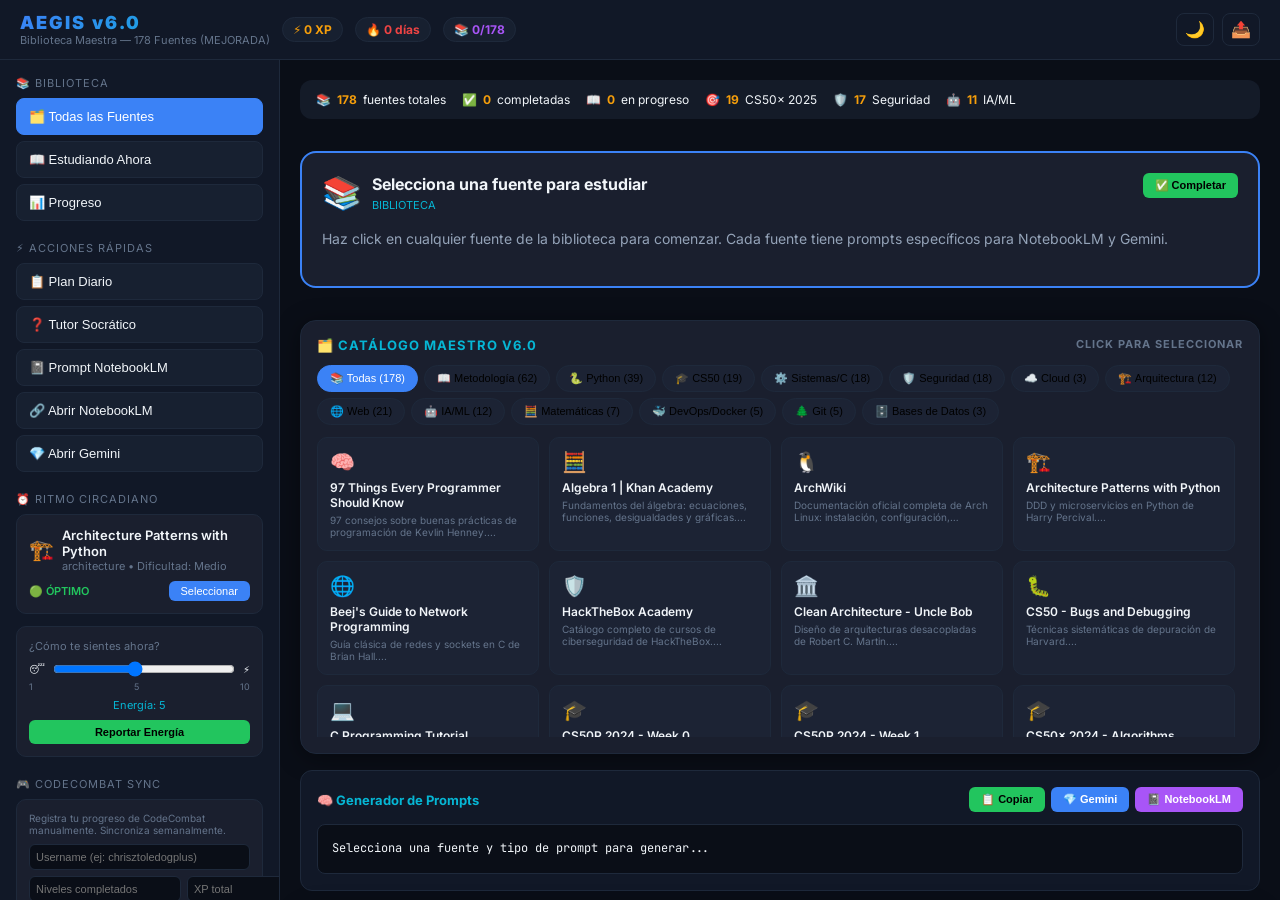
==== commit d1817cc1: "FIX: Contadores de fuentes ahora dinámicos - muestra 178 correctamente" ====
--- a/aegis/v6-BETTER/aegis-v6-BIBLIOTECA.html
+++ b/aegis/v6-BETTER/aegis-v6-BIBLIOTECA.html
@@ -301,7 +301,7 @@
   <main class="content-area">
     <!-- STATS BAR -->
     <div class="stats-bar">
-      <div class="stat-item">📚 <span class="stat-value" id="stat-total">74</span> fuentes totales</div>
+      <div class="stat-item">📚 <span class="stat-value" id="stat-total">178</span> fuentes totales</div>
       <div class="stat-item">✅ <span class="stat-value" id="stat-completed">0</span> completadas</div>
       <div class="stat-item">📖 <span class="stat-value" id="stat-active">0</span> en progreso</div>
       <div class="stat-item">🎯 <span class="stat-value" id="stat-cs50">10</span> CS50x 2025</div>
@@ -1745,6 +1745,20 @@
   document.getElementById('badge-sources').textContent = `📚 ${STATE.completedSources.length}/${BIBLIOTECA.length}`;
   document.getElementById('stat-completed').textContent = STATE.completedSources.length;
   document.getElementById('stat-active').textContent = STATE.currentSourceId ? 1 : 0;
+  document.getElementById('stat-total').textContent = BIBLIOTECA.length; // v6 FIX: Total dinámico
+  
+  // v6 FIX: Actualizar contadores por categoría
+  const categories = { cs50: 0, security: 0, ai: 0, python: 0, web: 0, systems: 0, devops: 0, database: 0, methodology: 0, architecture: 0 };
+  BIBLIOTECA.forEach(s => { if (categories[s.category] !== undefined) categories[s.category]++; });
+  
+  const cs50El = document.getElementById('stat-cs50');
+  const securityEl = document.getElementById('stat-security');
+  const aiEl = document.getElementById('stat-ai');
+  
+  if (cs50El) cs50El.textContent = categories.cs50;
+  if (securityEl) securityEl.textContent = categories.security;
+  if (aiEl) aiEl.textContent = categories.ai;
+  
   renderSourceGrid();
 }
 
